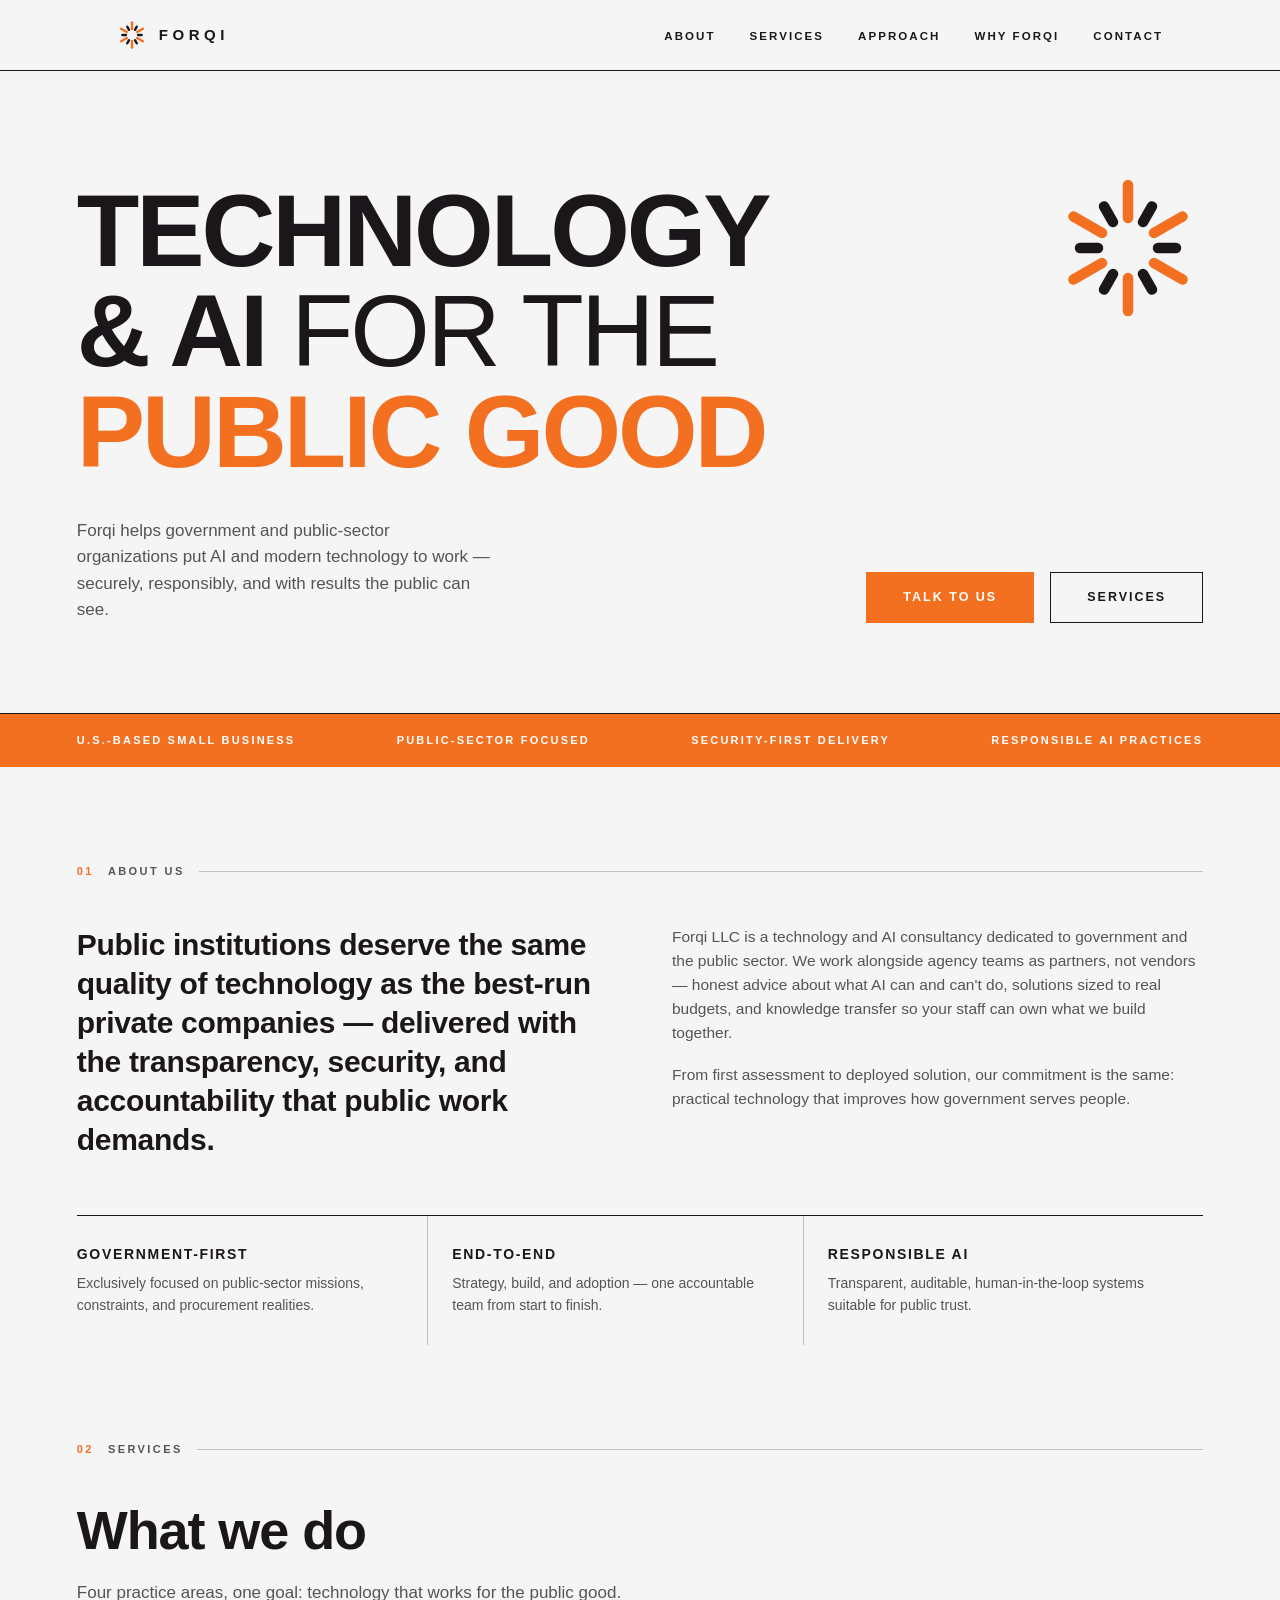
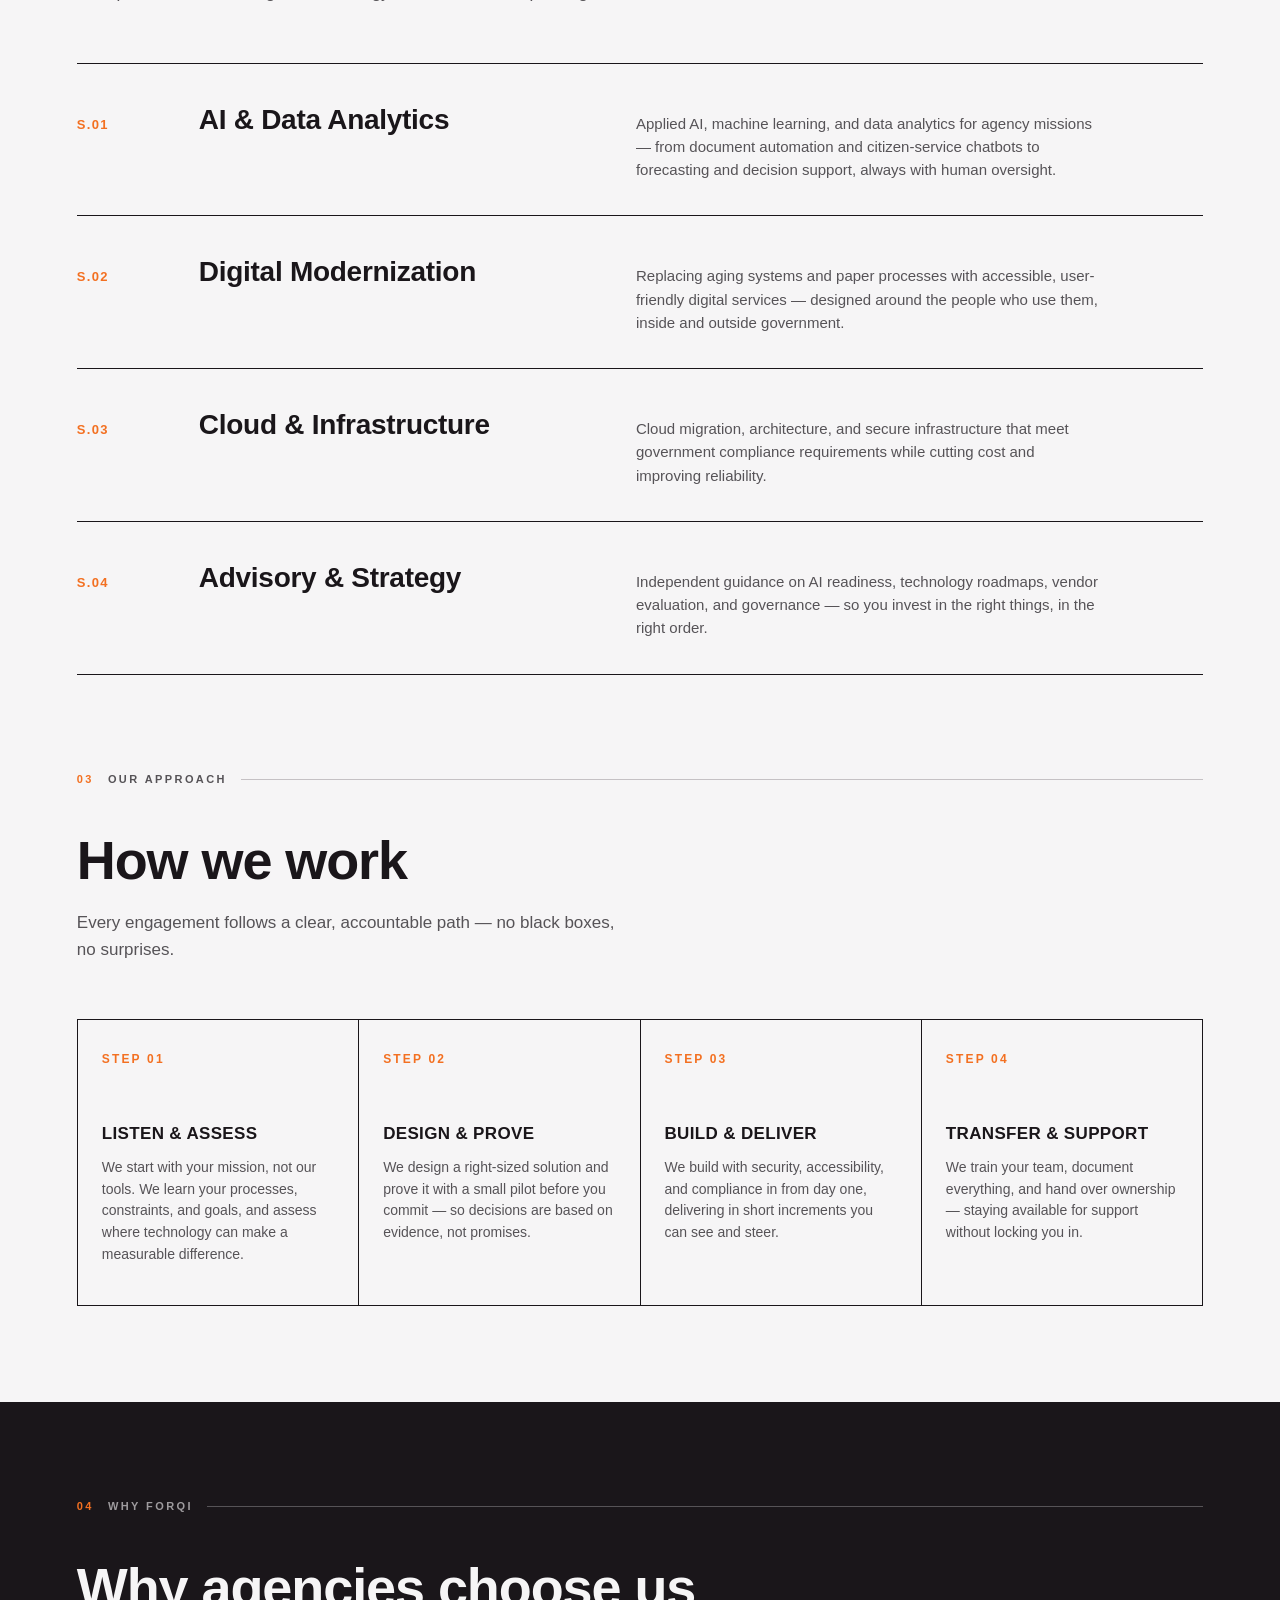
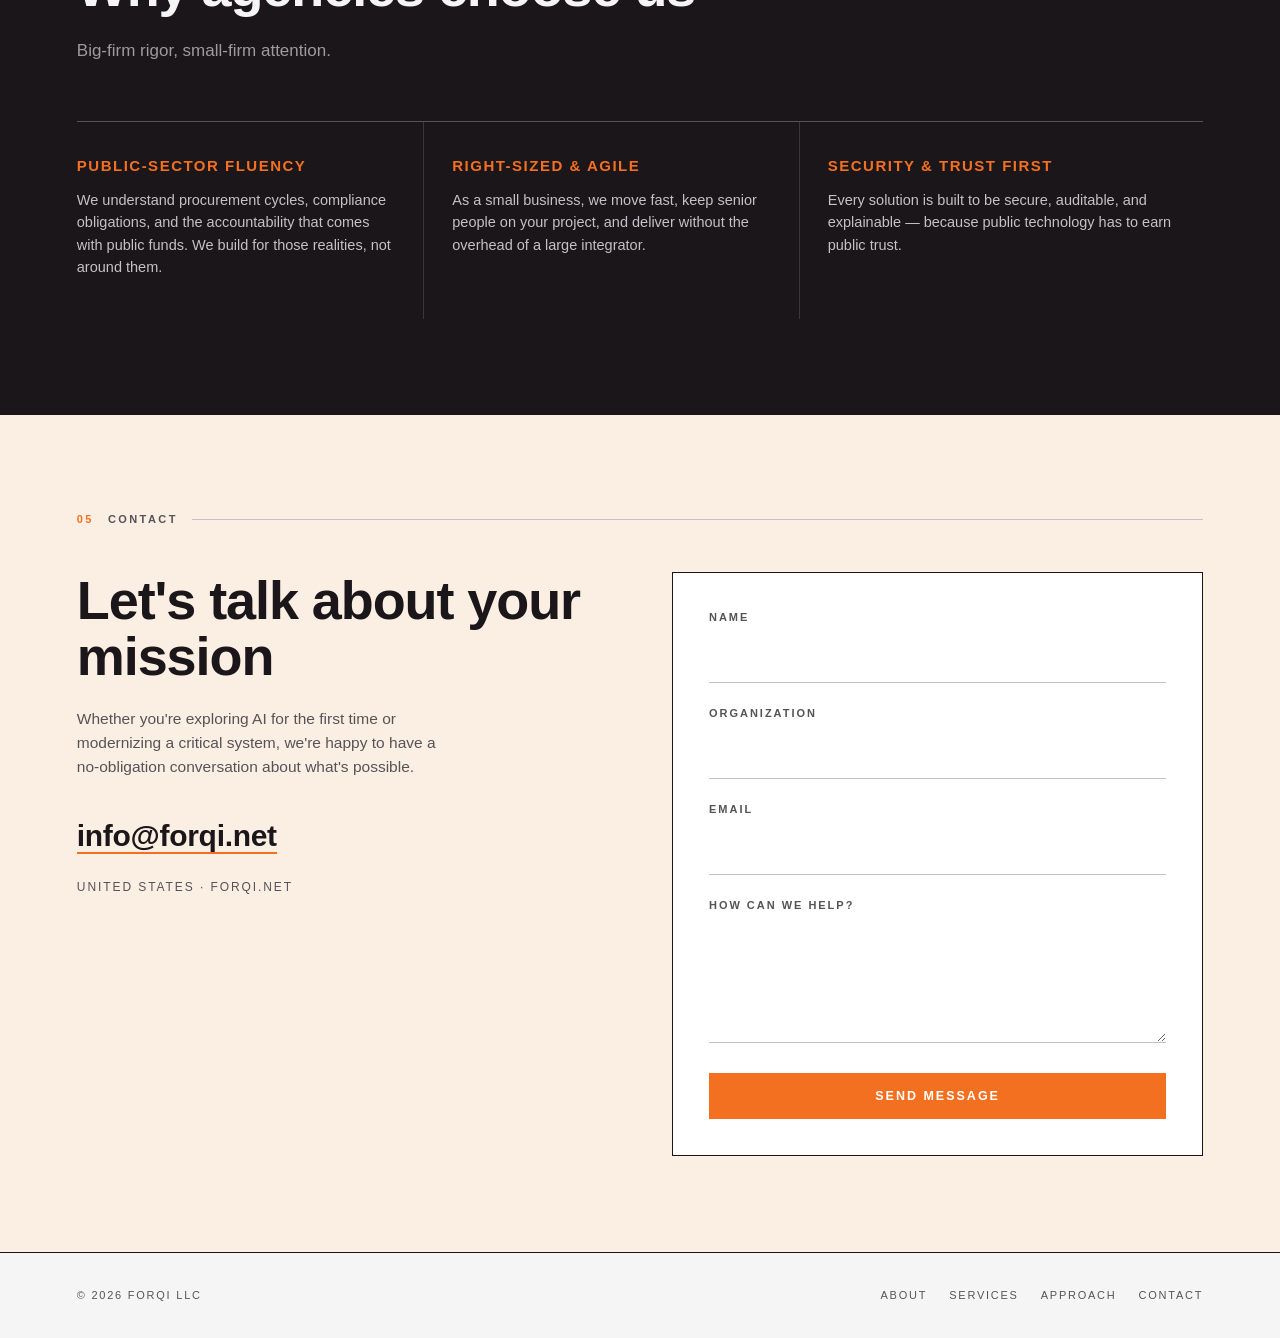
==== index.html @ 22f2e53a "Initial commit: Forqi LLC website (single-page static site, spec, Spark logo)" ====
<!DOCTYPE html>
<html lang="en">
<head>
<meta charset="UTF-8">
<meta name="viewport" content="width=device-width, initial-scale=1.0">
<title>Forqi LLC — Technology &amp; AI Services for Government</title>
<meta name="description" content="Forqi LLC helps government and public-sector organizations modernize with practical, secure AI and technology solutions — from strategy to delivery.">
<meta property="og:title" content="Forqi LLC — Technology &amp; AI Services for Government">
<meta property="og:description" content="Practical, secure AI and technology consulting for government and the public sector.">
<meta property="og:type" content="website">
<meta property="og:url" content="https://forqi.net">
<link rel="icon" type="image/svg+xml" href="data:image/svg+xml,%3Csvg xmlns='http://www.w3.org/2000/svg' viewBox='0 0 100 100'%3E%3Cg stroke='%23F37021' stroke-width='7' stroke-linecap='round'%3E%3Cline x1='50' y1='8' x2='50' y2='30'/%3E%3Cline x1='50' y1='8' x2='50' y2='30' transform='rotate(60 50 50)'/%3E%3Cline x1='50' y1='8' x2='50' y2='30' transform='rotate(120 50 50)'/%3E%3Cline x1='50' y1='8' x2='50' y2='30' transform='rotate(180 50 50)'/%3E%3Cline x1='50' y1='8' x2='50' y2='30' transform='rotate(240 50 50)'/%3E%3Cline x1='50' y1='8' x2='50' y2='30' transform='rotate(300 50 50)'/%3E%3C/g%3E%3Cg stroke='%231A161A' stroke-width='7' stroke-linecap='round'%3E%3Cline x1='50' y1='18' x2='50' y2='30' transform='rotate(30 50 50)'/%3E%3Cline x1='50' y1='18' x2='50' y2='30' transform='rotate(90 50 50)'/%3E%3Cline x1='50' y1='18' x2='50' y2='30' transform='rotate(150 50 50)'/%3E%3Cline x1='50' y1='18' x2='50' y2='30' transform='rotate(210 50 50)'/%3E%3Cline x1='50' y1='18' x2='50' y2='30' transform='rotate(270 50 50)'/%3E%3Cline x1='50' y1='18' x2='50' y2='30' transform='rotate(330 50 50)'/%3E%3C/g%3E%3C/svg%3E">
<script type="application/ld+json">
{
  "@context": "https://schema.org",
  "@type": "Organization",
  "name": "Forqi LLC",
  "url": "https://forqi.net",
  "description": "Technology and AI services and consulting for government and the public sector."
}
</script>
<style>
  :root{
    --paper:#F6F5F6; --ink:#1A161A; --ink-soft:#565357; --ink-faint:#9E9B9E;
    --rule:#1A161A; --rule-lt:#C5C1C4; --accent:#F37021; --tint:#FBEEE3;
  }
  *{margin:0;padding:0;box-sizing:border-box;}
  html{scroll-behavior:smooth;}
  body{font-family:"Helvetica Neue",Helvetica,Arial,sans-serif;background:var(--paper);
       color:var(--ink);line-height:1.55;-webkit-font-smoothing:antialiased;}
  ::selection{background:var(--accent);color:#fff;}
  a{color:inherit;}
  section{padding:96px 6%;scroll-margin-top:76px;}
  .wrap{max-width:1200px;margin:0 auto;}
  .label{font-size:11px;font-weight:600;letter-spacing:.22em;text-transform:uppercase;
         color:var(--ink-soft);display:flex;align-items:baseline;gap:14px;margin-bottom:44px;}
  .label .idx{color:var(--accent);}
  .label::after{content:"";flex:1;height:1px;background:var(--rule-lt);align-self:center;}
  h2{font-size:clamp(30px,4.5vw,54px);font-weight:700;letter-spacing:-.02em;
     line-height:1.05;margin-bottom:22px;}
  .lead{font-size:17px;color:var(--ink-soft);max-width:58ch;margin-bottom:56px;}
  .btn{display:inline-block;padding:15px 36px;font-size:12.5px;font-weight:600;
       letter-spacing:.16em;text-transform:uppercase;text-decoration:none;
       border:1px solid var(--ink);transition:background .15s,color .15s;}
  .btn:hover{background:var(--accent);border-color:var(--accent);color:#fff;}
  .btn.solid{background:var(--accent);border-color:var(--accent);color:#fff;}
  .btn.solid:hover{background:var(--ink);border-color:var(--ink);color:var(--paper);}

  /* Header */
  header{position:sticky;top:0;background:var(--paper);border-bottom:1px solid var(--rule);z-index:50;}
  .nav{max-width:1200px;margin:0 auto;display:flex;align-items:center;
       justify-content:space-between;padding:20px 6%;}
  .logo{display:flex;align-items:center;gap:12px;font-size:15px;font-weight:800;
        letter-spacing:.3em;text-transform:uppercase;text-decoration:none;}
  .logo svg{width:30px;height:30px;display:block;}
  .links{display:flex;gap:34px;list-style:none;}
  .links a{font-size:11.5px;font-weight:600;letter-spacing:.18em;text-transform:uppercase;
           text-decoration:none;padding-bottom:3px;border-bottom:1px solid transparent;}
  .links a:hover{border-bottom-color:var(--ink);}
  .burger{display:none;font-size:22px;background:none;border:none;cursor:pointer;color:var(--ink);}
  .mobile-menu{display:none;flex-direction:column;list-style:none;background:var(--paper);
               border-bottom:1px solid var(--rule);}
  .mobile-menu a{display:block;padding:16px 6%;text-decoration:none;font-size:12px;
                 font-weight:600;letter-spacing:.18em;text-transform:uppercase;
                 border-top:1px solid var(--rule-lt);}
  .mobile-menu.open{display:flex;}

  /* Hero */
  .hero{padding:110px 6% 90px;border-bottom:1px solid var(--rule);}
  .hero .wrap{max-width:1200px;position:relative;}
  .hero h1 .hl{color:var(--accent);}
  .hero-spark{position:absolute;right:0;top:-8px;width:150px;height:150px;}
  @media(max-width:900px){.hero-spark{display:none;}}
  .hero h1{font-size:clamp(42px,8vw,104px);font-weight:800;letter-spacing:-.03em;
           line-height:.98;text-transform:uppercase;margin-bottom:36px;}
  .hero h1 .thin{font-weight:300;}
  .hero-sub{display:grid;grid-template-columns:1fr 1fr;gap:48px;align-items:end;}
  .hero-sub p{font-size:17px;color:var(--ink-soft);max-width:44ch;}
  .hero-cta{display:flex;gap:16px;flex-wrap:wrap;justify-content:flex-end;}

  /* Marquee-ish strip */
  .strip{background:var(--accent);padding:18px 6%;overflow:hidden;}
  .strip .wrap{display:flex;gap:40px;flex-wrap:wrap;justify-content:space-between;}
  .strip span{font-size:11px;font-weight:600;letter-spacing:.2em;text-transform:uppercase;
              color:#fff;white-space:nowrap;}

  /* About */
  .about-grid{display:grid;grid-template-columns:1fr 1fr;gap:64px;}
  .about-grid .big{font-size:clamp(22px,2.6vw,30px);font-weight:600;letter-spacing:-.01em;
                   line-height:1.3;}
  .about-copy p{color:var(--ink-soft);margin-bottom:18px;font-size:15.5px;}
  .facts{margin-top:56px;display:grid;grid-template-columns:repeat(3,1fr);border-top:1px solid var(--rule);}
  .fact{padding:28px 24px 28px 0;border-right:1px solid var(--rule-lt);margin-right:24px;}
  .fact:last-child{border-right:none;margin-right:0;}
  .fact h3{font-size:14px;font-weight:700;letter-spacing:.12em;text-transform:uppercase;margin-bottom:8px;}
  .fact p{font-size:14px;color:var(--ink-soft);}

  /* Services — editorial list rows */
  .svc{border-top:1px solid var(--rule);}
  .svc-row{display:grid;grid-template-columns:90px 1fr 1.4fr;gap:32px;align-items:baseline;
           padding:34px 0;border-bottom:1px solid var(--rule);}
  .svc-row .no{font-size:13px;font-weight:600;color:var(--accent);letter-spacing:.1em;}
  .svc-row h3{font-size:clamp(20px,2.4vw,28px);font-weight:700;letter-spacing:-.01em;}
  .svc-row p{font-size:15px;color:var(--ink-soft);max-width:56ch;}

  /* Approach */
  .steps{display:grid;grid-template-columns:repeat(4,1fr);border-top:1px solid var(--rule);
         border-left:1px solid var(--rule);}
  .step{border-right:1px solid var(--rule);border-bottom:1px solid var(--rule);padding:30px 24px 40px;}
  .step .num{font-size:12px;font-weight:600;letter-spacing:.18em;color:var(--accent);margin-bottom:52px;}
  .step h3{font-size:17px;font-weight:700;letter-spacing:.02em;text-transform:uppercase;margin-bottom:10px;}
  .step p{font-size:14px;color:var(--ink-soft);}

  /* Why — dark band */
  .dark{background:var(--ink);color:var(--paper);}
  .dark .label{color:var(--ink-faint);}
  .dark .label::after{background:#565357;}
  .why-grid{display:grid;grid-template-columns:repeat(3,1fr);gap:0;border-top:1px solid #565357;}
  .why{padding:32px 28px 40px 0;border-right:1px solid #3a363a;margin-right:28px;}
  .why:last-child{border-right:none;margin-right:0;}
  .why h3{font-size:15px;font-weight:700;letter-spacing:.1em;text-transform:uppercase;
          margin-bottom:12px;color:var(--accent);}
  .why p{font-size:14.5px;color:#C5C1C4;}

  /* Contact */
  .contact-grid{display:grid;grid-template-columns:1fr 1fr;gap:64px;align-items:start;}
  .contact-info p{color:var(--ink-soft);margin-bottom:34px;max-width:42ch;font-size:15.5px;}
  .contact-big a{font-size:clamp(20px,2.6vw,30px);font-weight:700;letter-spacing:-.01em;
                 text-decoration:none;border-bottom:2px solid var(--accent);}
  .contact-big{margin-bottom:18px;}
  .contact-meta{font-size:12px;letter-spacing:.16em;text-transform:uppercase;color:var(--ink-soft);}
  form{border:1px solid var(--rule);padding:36px;background:#fff;}
  .field{margin-bottom:22px;}
  .field label{display:block;font-size:11px;font-weight:600;letter-spacing:.18em;
               text-transform:uppercase;color:var(--ink-soft);margin-bottom:8px;}
  .field input,.field textarea{width:100%;padding:12px 0;border:none;
        border-bottom:1px solid var(--rule-lt);font:inherit;font-size:15.5px;
        background:transparent;border-radius:0;}
  .field input:focus,.field textarea:focus{outline:none;border-bottom-color:var(--ink);}
  form .btn{border:1px solid var(--accent);background:var(--accent);color:#fff;
            width:100%;text-align:center;cursor:pointer;}
  form .btn:hover{background:var(--ink);border-color:var(--ink);color:var(--paper);}

  footer{border-top:1px solid var(--rule);padding:34px 6%;}
  .foot{max-width:1200px;margin:0 auto;display:flex;justify-content:space-between;
        flex-wrap:wrap;gap:14px;font-size:11px;letter-spacing:.16em;text-transform:uppercase;
        color:var(--ink-soft);align-items:center;}
  .foot a{text-decoration:none;margin-left:22px;}
  .foot a:hover{color:var(--ink);}

  @media (max-width:900px){
    .steps{grid-template-columns:repeat(2,1fr);}
    .about-grid,.hero-sub{grid-template-columns:1fr;}
    .hero-cta{justify-content:flex-start;}
    .why-grid{grid-template-columns:1fr;}
    .why{border-right:none;margin-right:0;border-bottom:1px solid #3a363a;}
    .why:last-child{border-bottom:none;}
    .facts{grid-template-columns:1fr;}
    .fact{border-right:none;margin-right:0;border-bottom:1px solid var(--rule-lt);}
    .fact:last-child{border-bottom:none;}
    .svc-row{grid-template-columns:60px 1fr;}
    .svc-row p{grid-column:2;}
  }
  @media (max-width:640px){
    .links{display:none;}
    .burger{display:block;}
    section{padding:64px 6%;}
    .hero{padding:72px 6% 56px;}
    .steps,.contact-grid{grid-template-columns:1fr;}
  }
</style>
</head>
<body>

<header>
  <nav class="nav" aria-label="Main">
    <a class="logo" href="#top" aria-label="Forqi home">
      <svg viewBox="0 0 100 100" xmlns="http://www.w3.org/2000/svg" aria-hidden="true">
        <g stroke="#F37021" stroke-width="8" stroke-linecap="round">
          <line x1="50" y1="8" x2="50" y2="30"/>
          <line x1="50" y1="8" x2="50" y2="30" transform="rotate(60 50 50)"/>
          <line x1="50" y1="8" x2="50" y2="30" transform="rotate(120 50 50)"/>
          <line x1="50" y1="8" x2="50" y2="30" transform="rotate(180 50 50)"/>
          <line x1="50" y1="8" x2="50" y2="30" transform="rotate(240 50 50)"/>
          <line x1="50" y1="8" x2="50" y2="30" transform="rotate(300 50 50)"/>
        </g>
        <g stroke="#1A161A" stroke-width="8" stroke-linecap="round">
          <line x1="50" y1="18" x2="50" y2="30" transform="rotate(30 50 50)"/>
          <line x1="50" y1="18" x2="50" y2="30" transform="rotate(90 50 50)"/>
          <line x1="50" y1="18" x2="50" y2="30" transform="rotate(150 50 50)"/>
          <line x1="50" y1="18" x2="50" y2="30" transform="rotate(210 50 50)"/>
          <line x1="50" y1="18" x2="50" y2="30" transform="rotate(270 50 50)"/>
          <line x1="50" y1="18" x2="50" y2="30" transform="rotate(330 50 50)"/>
        </g>
      </svg>
      Forqi</a>
    <ul class="links">
      <li><a href="#about">About</a></li>
      <li><a href="#services">Services</a></li>
      <li><a href="#approach">Approach</a></li>
      <li><a href="#why">Why Forqi</a></li>
      <li><a href="#contact">Contact</a></li>
    </ul>
    <button class="burger" aria-label="Open menu" aria-expanded="false"
            onclick="const m=document.getElementById('mm');m.classList.toggle('open');this.setAttribute('aria-expanded',m.classList.contains('open'));">☰</button>
  </nav>
  <ul class="mobile-menu" id="mm">
    <li><a href="#about" onclick="mm.classList.remove('open')">About</a></li>
    <li><a href="#services" onclick="mm.classList.remove('open')">Services</a></li>
    <li><a href="#approach" onclick="mm.classList.remove('open')">Approach</a></li>
    <li><a href="#why" onclick="mm.classList.remove('open')">Why Forqi</a></li>
    <li><a href="#contact" onclick="mm.classList.remove('open')">Contact</a></li>
  </ul>
</header>

<div class="hero" id="top">
  <div class="wrap">
    <svg class="hero-spark" viewBox="0 0 100 100" xmlns="http://www.w3.org/2000/svg" aria-hidden="true">
      <g stroke="#F37021" stroke-width="7" stroke-linecap="round">
        <line x1="50" y1="8" x2="50" y2="30"/>
        <line x1="50" y1="8" x2="50" y2="30" transform="rotate(60 50 50)"/>
        <line x1="50" y1="8" x2="50" y2="30" transform="rotate(120 50 50)"/>
        <line x1="50" y1="8" x2="50" y2="30" transform="rotate(180 50 50)"/>
        <line x1="50" y1="8" x2="50" y2="30" transform="rotate(240 50 50)"/>
        <line x1="50" y1="8" x2="50" y2="30" transform="rotate(300 50 50)"/>
      </g>
      <g stroke="#1A161A" stroke-width="7" stroke-linecap="round">
        <line x1="50" y1="18" x2="50" y2="30" transform="rotate(30 50 50)"/>
        <line x1="50" y1="18" x2="50" y2="30" transform="rotate(90 50 50)"/>
        <line x1="50" y1="18" x2="50" y2="30" transform="rotate(150 50 50)"/>
        <line x1="50" y1="18" x2="50" y2="30" transform="rotate(210 50 50)"/>
        <line x1="50" y1="18" x2="50" y2="30" transform="rotate(270 50 50)"/>
        <line x1="50" y1="18" x2="50" y2="30" transform="rotate(330 50 50)"/>
      </g>
    </svg>
    <h1>Technology<br>&amp; AI <span class="thin">for the</span><br><span class="hl">Public Good</span></h1>
    <div class="hero-sub">
      <p>Forqi helps government and public-sector organizations put AI and modern technology to work — securely, responsibly, and with results the public can see.</p>
      <div class="hero-cta">
        <a class="btn solid" href="#contact">Talk to Us</a>
        <a class="btn" href="#services">Services</a>
      </div>
    </div>
  </div>
</div>

<div class="strip" role="note" aria-label="Credentials">
  <div class="wrap">
    <span>U.S.-Based Small Business</span>
    <span>Public-Sector Focused</span>
    <span>Security-First Delivery</span>
    <span>Responsible AI Practices</span>
  </div>
</div>

<section id="about">
  <div class="wrap">
    <div class="label"><span class="idx">01</span> About Us</div>
    <div class="about-grid">
      <p class="big">Public institutions deserve the same quality of technology as the best-run private companies — delivered with the transparency, security, and accountability that public work demands.</p>
      <div class="about-copy">
        <p>Forqi LLC is a technology and AI consultancy dedicated to government and the public sector. We work alongside agency teams as partners, not vendors — honest advice about what AI can and can't do, solutions sized to real budgets, and knowledge transfer so your staff can own what we build together.</p>
        <p>From first assessment to deployed solution, our commitment is the same: practical technology that improves how government serves people.</p>
      </div>
    </div>
    <div class="facts">
      <div class="fact"><h3>Government-First</h3><p>Exclusively focused on public-sector missions, constraints, and procurement realities.</p></div>
      <div class="fact"><h3>End-to-End</h3><p>Strategy, build, and adoption — one accountable team from start to finish.</p></div>
      <div class="fact"><h3>Responsible AI</h3><p>Transparent, auditable, human-in-the-loop systems suitable for public trust.</p></div>
    </div>
  </div>
</section>

<section id="services" style="padding-top:0;">
  <div class="wrap">
    <div class="label"><span class="idx">02</span> Services</div>
    <h2>What we do</h2>
    <p class="lead">Four practice areas, one goal: technology that works for the public good.</p>
    <div class="svc">
      <div class="svc-row">
        <span class="no">S.01</span>
        <h3>AI &amp; Data Analytics</h3>
        <p>Applied AI, machine learning, and data analytics for agency missions — from document automation and citizen-service chatbots to forecasting and decision support, always with human oversight.</p>
      </div>
      <div class="svc-row">
        <span class="no">S.02</span>
        <h3>Digital Modernization</h3>
        <p>Replacing aging systems and paper processes with accessible, user-friendly digital services — designed around the people who use them, inside and outside government.</p>
      </div>
      <div class="svc-row">
        <span class="no">S.03</span>
        <h3>Cloud &amp; Infrastructure</h3>
        <p>Cloud migration, architecture, and secure infrastructure that meet government compliance requirements while cutting cost and improving reliability.</p>
      </div>
      <div class="svc-row">
        <span class="no">S.04</span>
        <h3>Advisory &amp; Strategy</h3>
        <p>Independent guidance on AI readiness, technology roadmaps, vendor evaluation, and governance — so you invest in the right things, in the right order.</p>
      </div>
    </div>
  </div>
</section>

<section id="approach" style="padding-top:0;">
  <div class="wrap">
    <div class="label"><span class="idx">03</span> Our Approach</div>
    <h2>How we work</h2>
    <p class="lead">Every engagement follows a clear, accountable path — no black boxes, no surprises.</p>
    <div class="steps">
      <div class="step">
        <div class="num">STEP 01</div>
        <h3>Listen &amp; Assess</h3>
        <p>We start with your mission, not our tools. We learn your processes, constraints, and goals, and assess where technology can make a measurable difference.</p>
      </div>
      <div class="step">
        <div class="num">STEP 02</div>
        <h3>Design &amp; Prove</h3>
        <p>We design a right-sized solution and prove it with a small pilot before you commit — so decisions are based on evidence, not promises.</p>
      </div>
      <div class="step">
        <div class="num">STEP 03</div>
        <h3>Build &amp; Deliver</h3>
        <p>We build with security, accessibility, and compliance in from day one, delivering in short increments you can see and steer.</p>
      </div>
      <div class="step">
        <div class="num">STEP 04</div>
        <h3>Transfer &amp; Support</h3>
        <p>We train your team, document everything, and hand over ownership — staying available for support without locking you in.</p>
      </div>
    </div>
  </div>
</section>

<section id="why" class="dark">
  <div class="wrap">
    <div class="label"><span class="idx">04</span> Why Forqi</div>
    <h2>Why agencies choose us</h2>
    <p class="lead" style="color:#9E9B9E;">Big-firm rigor, small-firm attention.</p>
    <div class="why-grid">
      <div class="why">
        <h3>Public-Sector Fluency</h3>
        <p>We understand procurement cycles, compliance obligations, and the accountability that comes with public funds. We build for those realities, not around them.</p>
      </div>
      <div class="why">
        <h3>Right-Sized &amp; Agile</h3>
        <p>As a small business, we move fast, keep senior people on your project, and deliver without the overhead of a large integrator.</p>
      </div>
      <div class="why">
        <h3>Security &amp; Trust First</h3>
        <p>Every solution is built to be secure, auditable, and explainable — because public technology has to earn public trust.</p>
      </div>
    </div>
  </div>
</section>

<section id="contact" style="background:var(--tint);">
  <div class="wrap">
    <div class="label"><span class="idx">05</span> Contact</div>
    <div class="contact-grid">
      <div class="contact-info">
        <h2>Let's talk about your mission</h2>
        <p>Whether you're exploring AI for the first time or modernizing a critical system, we're happy to have a no-obligation conversation about what's possible.</p>
        <div class="contact-big"><a href="mailto:info@forqi.net">info@forqi.net</a></div>
        <div class="contact-meta">United States · forqi.net</div>
      </div>
      <form action="mailto:info@forqi.net" method="post" enctype="text/plain">
        <div class="field">
          <label for="f-name">Name</label>
          <input id="f-name" name="name" type="text" autocomplete="name" required>
        </div>
        <div class="field">
          <label for="f-org">Organization</label>
          <input id="f-org" name="organization" type="text" autocomplete="organization">
        </div>
        <div class="field">
          <label for="f-email">Email</label>
          <input id="f-email" name="email" type="email" autocomplete="email" required>
        </div>
        <div class="field">
          <label for="f-msg">How can we help?</label>
          <textarea id="f-msg" name="message" rows="4" required></textarea>
        </div>
        <button class="btn" type="submit">Send Message</button>
      </form>
    </div>
  </div>
</section>

<footer>
  <div class="foot">
    <span>© 2026 Forqi LLC</span>
    <span>
      <a href="#about">About</a><a href="#services">Services</a><a href="#approach">Approach</a><a href="#contact">Contact</a>
    </span>
  </div>
</footer>

</body>
</html>
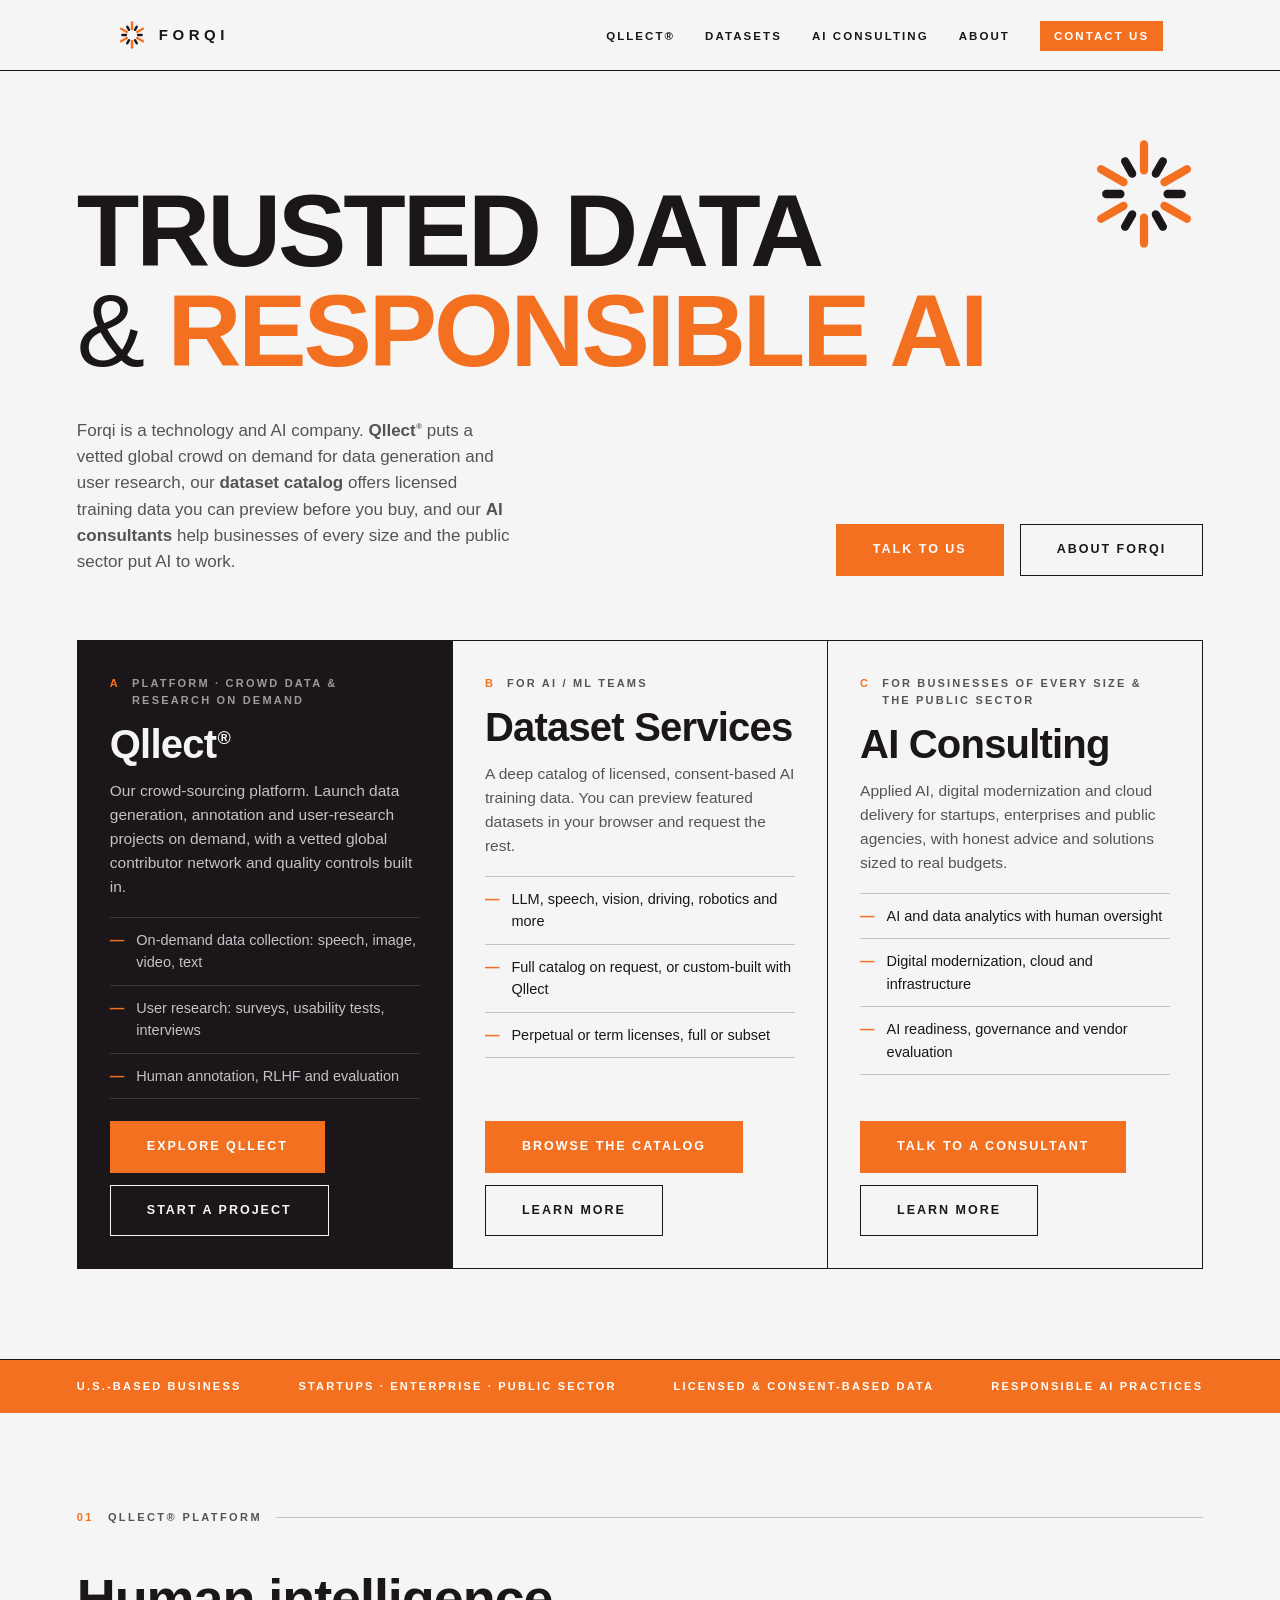
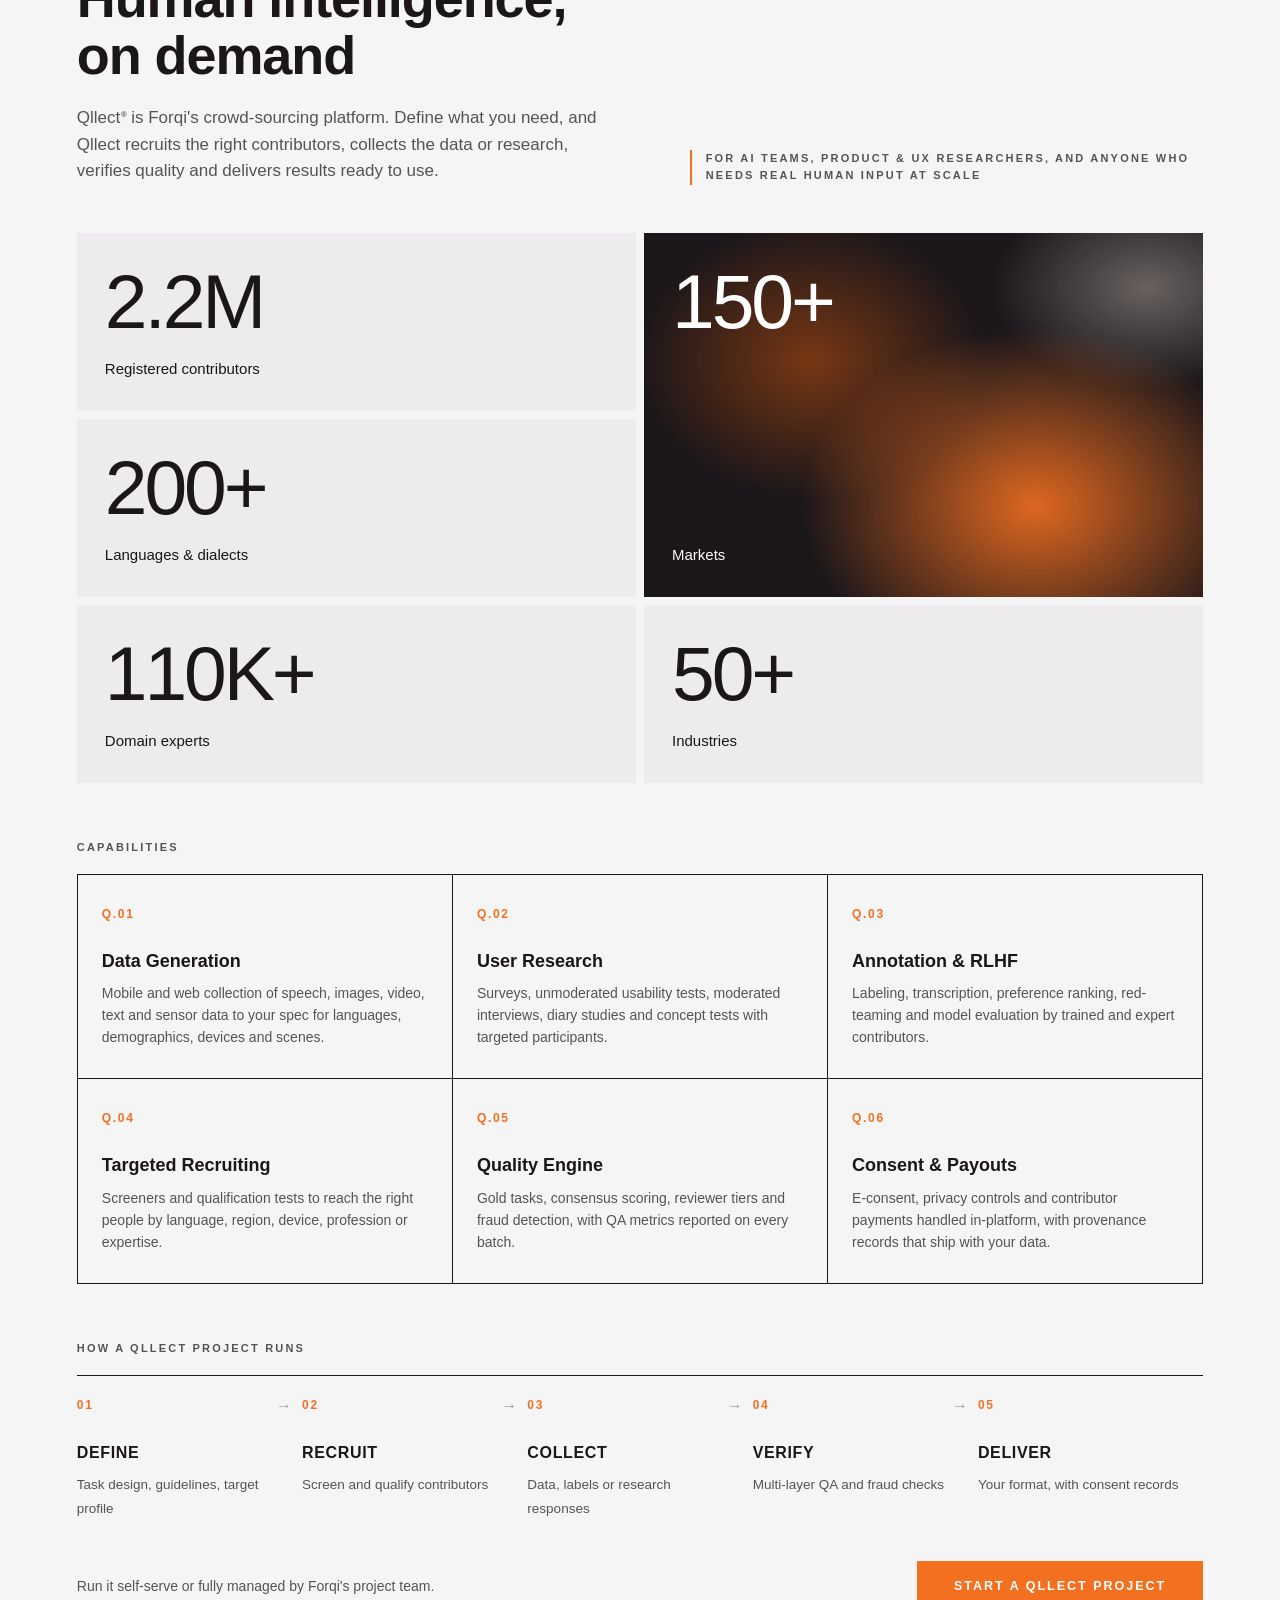
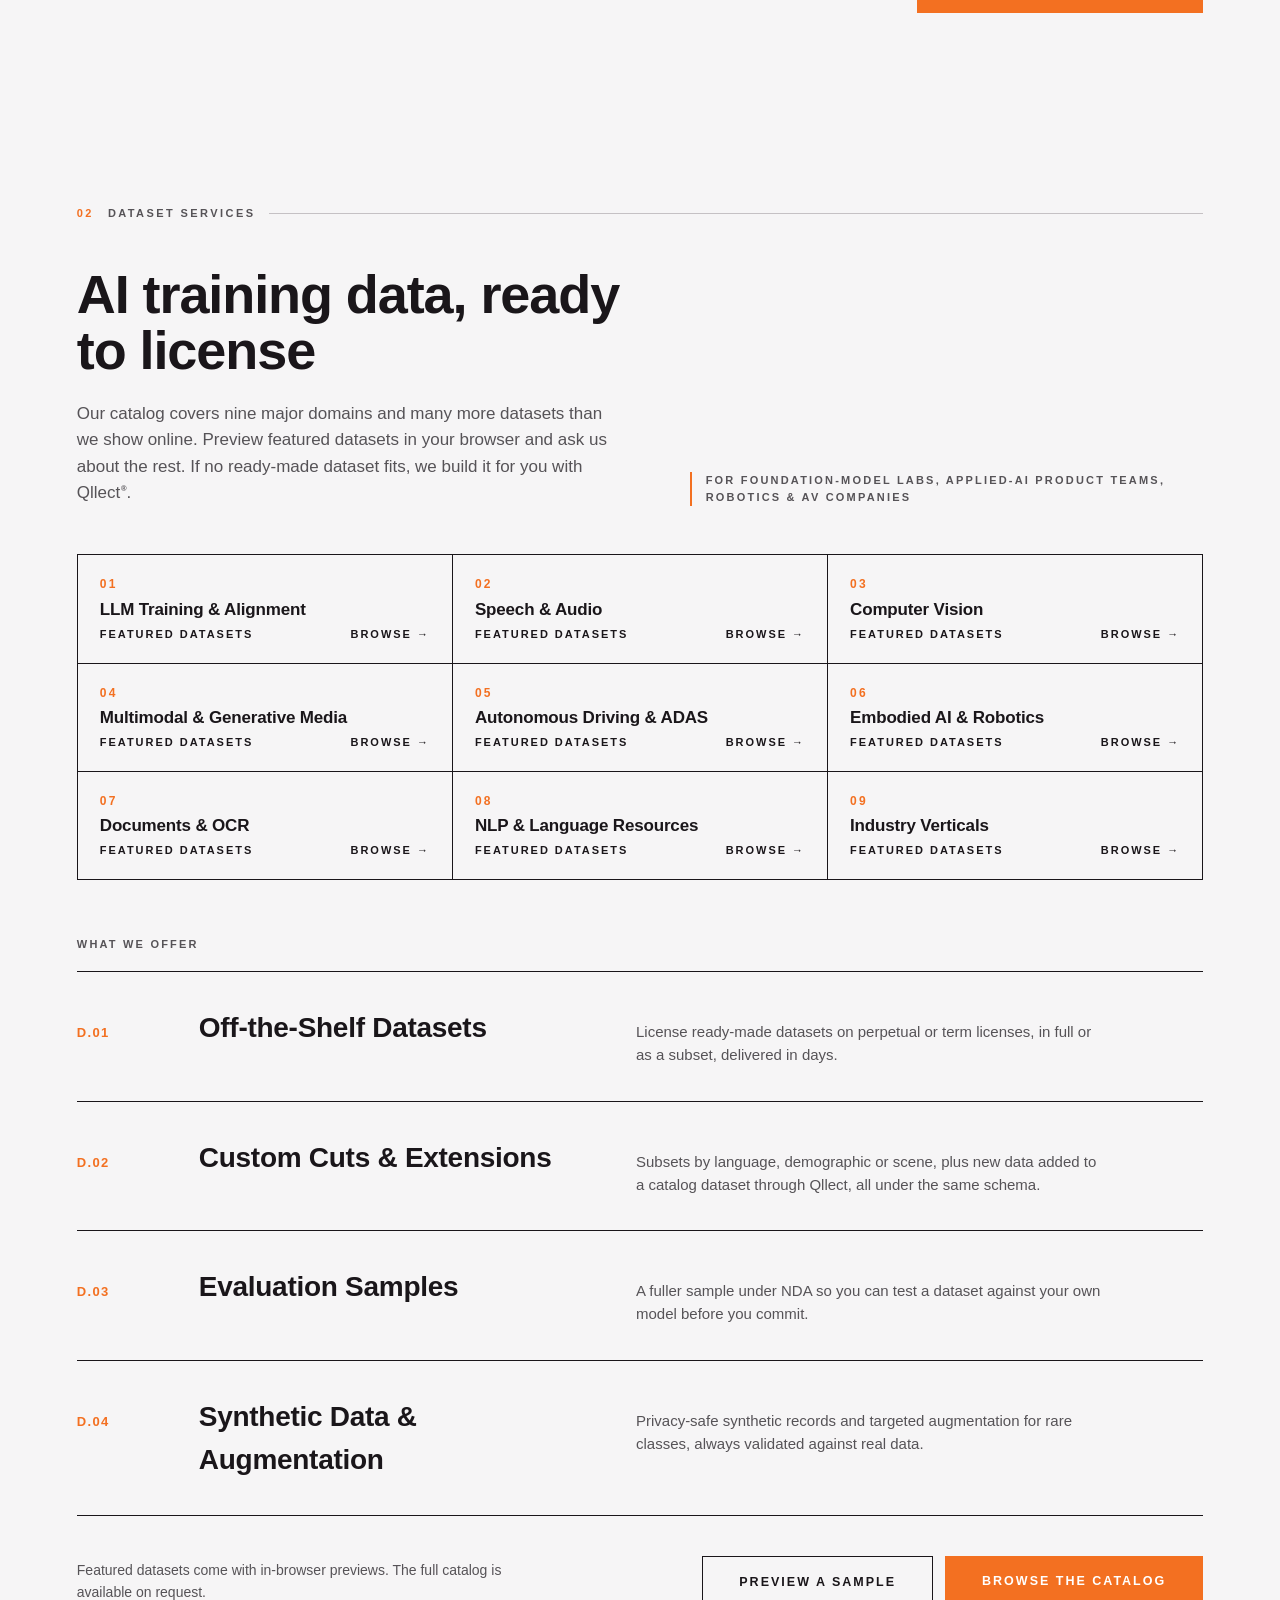
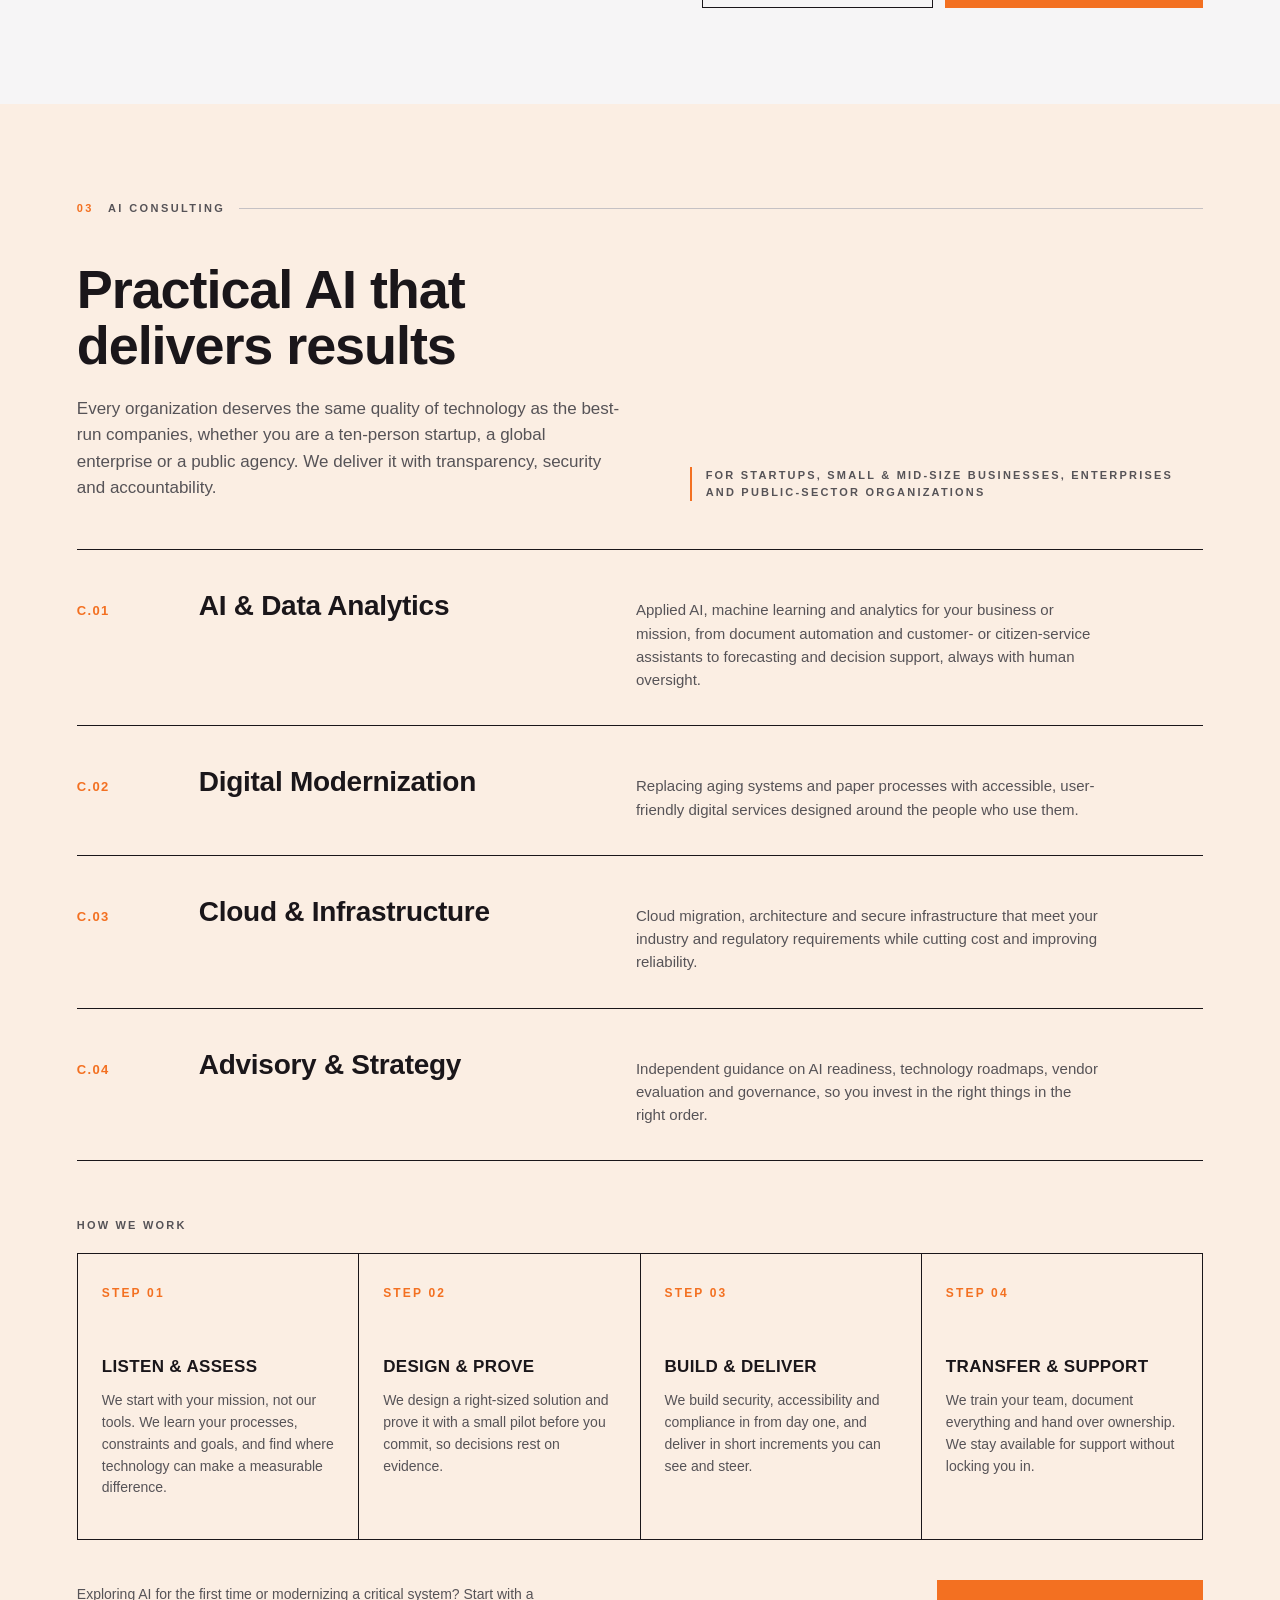
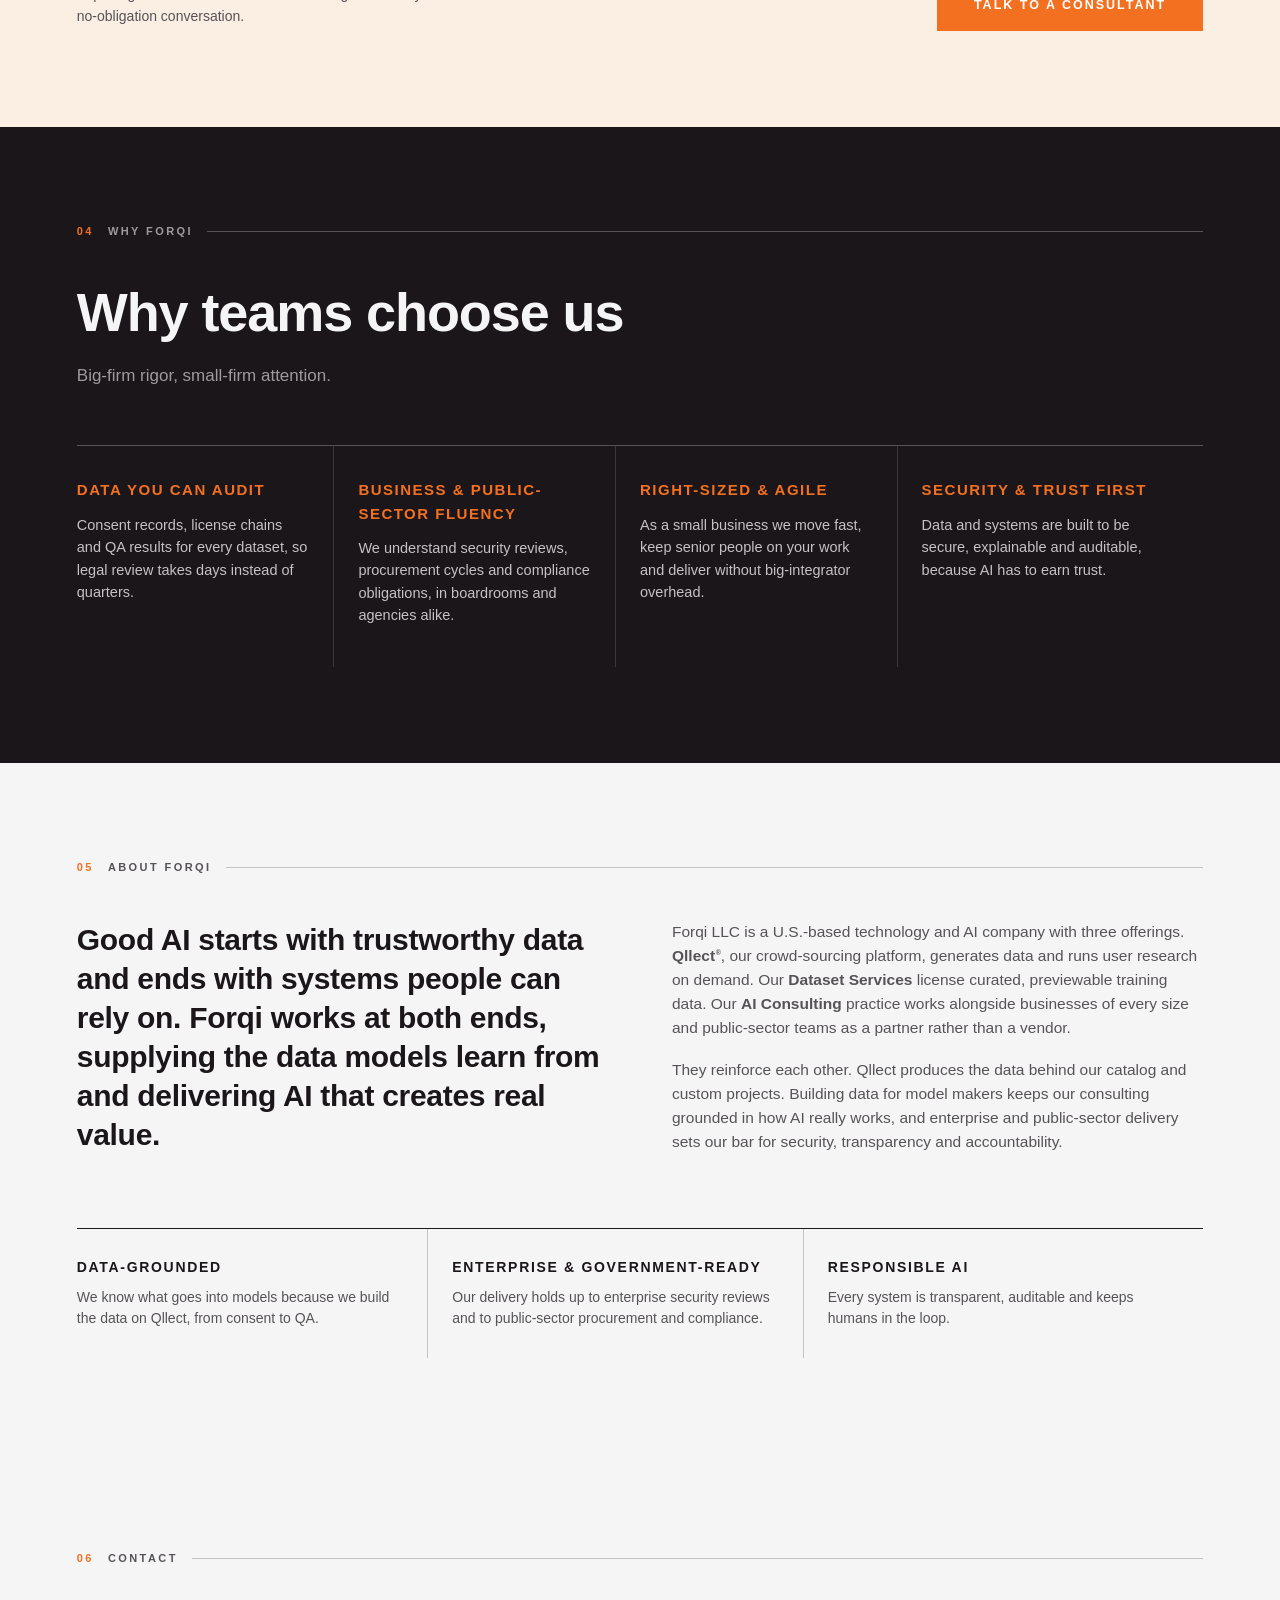
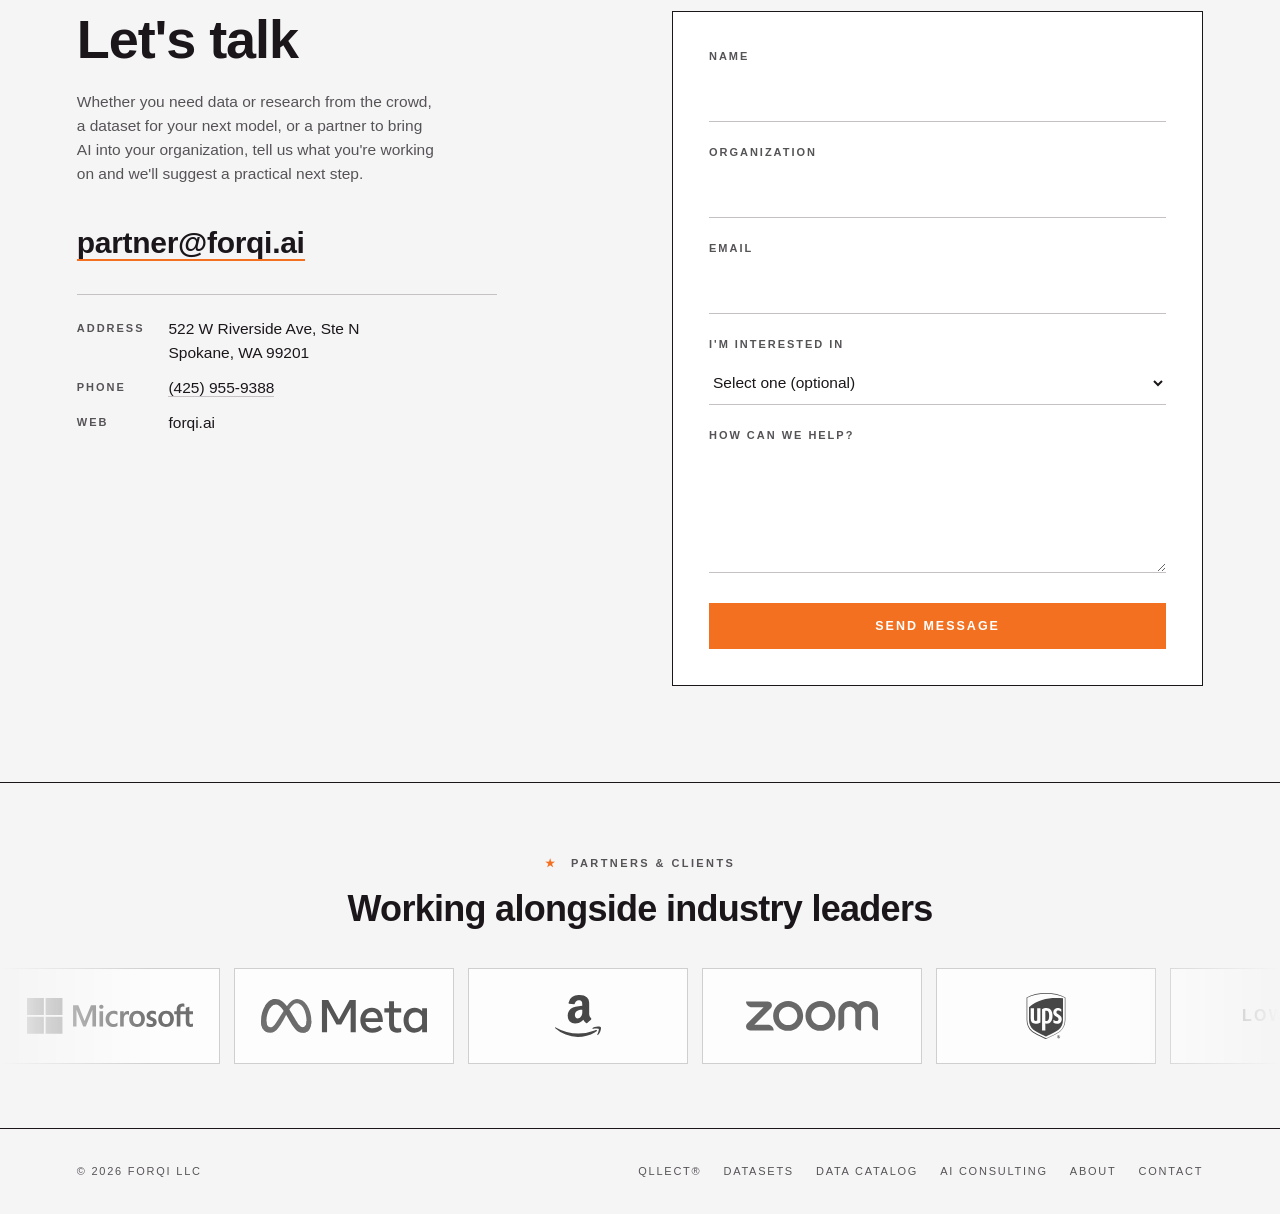
==== commit c5832351: "Relaunch site: Qllect, dataset catalog and AI consulting (forqi.ai) - New homepage with three offeri" ====
--- a/index.html
+++ b/index.html
@@ -1,174 +1,54 @@
 <!DOCTYPE html>
 <html lang="en">
 <head>
+<!-- Google tag (gtag.js): loads ONLY on production hosts, so localhost, file:// and
+     preview deploys are never counted. Add hosts to GA_HOSTS if the site moves. -->
+<script>
+  (function () {
+    var GA_ID = 'G-6EF2BJPP9G';
+    var GA_HOSTS = /(^|\.)forqi\.(ai|net)$/i;
+    window.dataLayer = window.dataLayer || [];
+    if (!GA_HOSTS.test(location.hostname)) {
+      window.gtag = function () { if (window.console && console.debug) console.debug('[analytics off on ' + (location.hostname || 'file') + ']', arguments); };
+      return;
+    }
+    window.gtag = function () { dataLayer.push(arguments); };
+    gtag('js', new Date());
+    gtag('config', GA_ID);
+    var s = document.createElement('script');
+    s.async = true; s.src = 'https://www.googletagmanager.com/gtag/js?id=' + GA_ID;
+    document.head.appendChild(s);
+  })();
+</script>
 <meta charset="UTF-8">
 <meta name="viewport" content="width=device-width, initial-scale=1.0">
-<title>Forqi LLC — Technology &amp; AI Services for Government</title>
-<meta name="description" content="Forqi LLC helps government and public-sector organizations modernize with practical, secure AI and technology solutions — from strategy to delivery.">
-<meta property="og:title" content="Forqi LLC — Technology &amp; AI Services for Government">
-<meta property="og:description" content="Practical, secure AI and technology consulting for government and the public sector.">
+<title>Forqi LLC — Qllect® Crowd Data Platform, AI Datasets &amp; AI Consulting</title>
+<meta name="description" content="Forqi LLC: Qllect®, a crowd-sourcing platform for on-demand data generation and user research; a catalog of licensed, previewable AI training datasets; and AI consulting for businesses of every size and the public sector.">
+<meta property="og:title" content="Forqi LLC — Trusted Data &amp; Responsible AI">
+<meta property="og:description" content="Qllect® on-demand crowd data and user research, licensed AI datasets you can preview, and practical AI consulting.">
 <meta property="og:type" content="website">
-<meta property="og:url" content="https://forqi.net">
+<meta property="og:url" content="https://forqi.ai">
 <link rel="icon" type="image/svg+xml" href="data:image/svg+xml,%3Csvg xmlns='http://www.w3.org/2000/svg' viewBox='0 0 100 100'%3E%3Cg stroke='%23F37021' stroke-width='7' stroke-linecap='round'%3E%3Cline x1='50' y1='8' x2='50' y2='30'/%3E%3Cline x1='50' y1='8' x2='50' y2='30' transform='rotate(60 50 50)'/%3E%3Cline x1='50' y1='8' x2='50' y2='30' transform='rotate(120 50 50)'/%3E%3Cline x1='50' y1='8' x2='50' y2='30' transform='rotate(180 50 50)'/%3E%3Cline x1='50' y1='8' x2='50' y2='30' transform='rotate(240 50 50)'/%3E%3Cline x1='50' y1='8' x2='50' y2='30' transform='rotate(300 50 50)'/%3E%3C/g%3E%3Cg stroke='%231A161A' stroke-width='7' stroke-linecap='round'%3E%3Cline x1='50' y1='18' x2='50' y2='30' transform='rotate(30 50 50)'/%3E%3Cline x1='50' y1='18' x2='50' y2='30' transform='rotate(90 50 50)'/%3E%3Cline x1='50' y1='18' x2='50' y2='30' transform='rotate(150 50 50)'/%3E%3Cline x1='50' y1='18' x2='50' y2='30' transform='rotate(210 50 50)'/%3E%3Cline x1='50' y1='18' x2='50' y2='30' transform='rotate(270 50 50)'/%3E%3Cline x1='50' y1='18' x2='50' y2='30' transform='rotate(330 50 50)'/%3E%3C/g%3E%3C/svg%3E">
+<link rel="stylesheet" href="assets/site.css">
 <script type="application/ld+json">
 {
   "@context": "https://schema.org",
   "@type": "Organization",
   "name": "Forqi LLC",
-  "url": "https://forqi.net",
-  "description": "Technology and AI services and consulting for government and the public sector."
+  "url": "https://forqi.ai",
+  "email": "partner@forqi.ai",
+  "telephone": "+1-425-955-9388",
+  "address": {
+    "@type": "PostalAddress",
+    "streetAddress": "522 W Riverside Ave, Ste N",
+    "addressLocality": "Spokane",
+    "addressRegion": "WA",
+    "postalCode": "99201",
+    "addressCountry": "US"
+  },
+  "description": "Technology and AI company offering Qllect (a crowd-sourcing platform for on-demand data generation and user research), licensed AI training datasets, and AI & technology consulting for businesses of every size and the public sector."
 }
 </script>
-<style>
-  :root{
-    --paper:#F6F5F6; --ink:#1A161A; --ink-soft:#565357; --ink-faint:#9E9B9E;
-    --rule:#1A161A; --rule-lt:#C5C1C4; --accent:#F37021; --tint:#FBEEE3;
-  }
-  *{margin:0;padding:0;box-sizing:border-box;}
-  html{scroll-behavior:smooth;}
-  body{font-family:"Helvetica Neue",Helvetica,Arial,sans-serif;background:var(--paper);
-       color:var(--ink);line-height:1.55;-webkit-font-smoothing:antialiased;}
-  ::selection{background:var(--accent);color:#fff;}
-  a{color:inherit;}
-  section{padding:96px 6%;scroll-margin-top:76px;}
-  .wrap{max-width:1200px;margin:0 auto;}
-  .label{font-size:11px;font-weight:600;letter-spacing:.22em;text-transform:uppercase;
-         color:var(--ink-soft);display:flex;align-items:baseline;gap:14px;margin-bottom:44px;}
-  .label .idx{color:var(--accent);}
-  .label::after{content:"";flex:1;height:1px;background:var(--rule-lt);align-self:center;}
-  h2{font-size:clamp(30px,4.5vw,54px);font-weight:700;letter-spacing:-.02em;
-     line-height:1.05;margin-bottom:22px;}
-  .lead{font-size:17px;color:var(--ink-soft);max-width:58ch;margin-bottom:56px;}
-  .btn{display:inline-block;padding:15px 36px;font-size:12.5px;font-weight:600;
-       letter-spacing:.16em;text-transform:uppercase;text-decoration:none;
-       border:1px solid var(--ink);transition:background .15s,color .15s;}
-  .btn:hover{background:var(--accent);border-color:var(--accent);color:#fff;}
-  .btn.solid{background:var(--accent);border-color:var(--accent);color:#fff;}
-  .btn.solid:hover{background:var(--ink);border-color:var(--ink);color:var(--paper);}
-
-  /* Header */
-  header{position:sticky;top:0;background:var(--paper);border-bottom:1px solid var(--rule);z-index:50;}
-  .nav{max-width:1200px;margin:0 auto;display:flex;align-items:center;
-       justify-content:space-between;padding:20px 6%;}
-  .logo{display:flex;align-items:center;gap:12px;font-size:15px;font-weight:800;
-        letter-spacing:.3em;text-transform:uppercase;text-decoration:none;}
-  .logo svg{width:30px;height:30px;display:block;}
-  .links{display:flex;gap:34px;list-style:none;}
-  .links a{font-size:11.5px;font-weight:600;letter-spacing:.18em;text-transform:uppercase;
-           text-decoration:none;padding-bottom:3px;border-bottom:1px solid transparent;}
-  .links a:hover{border-bottom-color:var(--ink);}
-  .burger{display:none;font-size:22px;background:none;border:none;cursor:pointer;color:var(--ink);}
-  .mobile-menu{display:none;flex-direction:column;list-style:none;background:var(--paper);
-               border-bottom:1px solid var(--rule);}
-  .mobile-menu a{display:block;padding:16px 6%;text-decoration:none;font-size:12px;
-                 font-weight:600;letter-spacing:.18em;text-transform:uppercase;
-                 border-top:1px solid var(--rule-lt);}
-  .mobile-menu.open{display:flex;}
-
-  /* Hero */
-  .hero{padding:110px 6% 90px;border-bottom:1px solid var(--rule);}
-  .hero .wrap{max-width:1200px;position:relative;}
-  .hero h1 .hl{color:var(--accent);}
-  .hero-spark{position:absolute;right:0;top:-8px;width:150px;height:150px;}
-  @media(max-width:900px){.hero-spark{display:none;}}
-  .hero h1{font-size:clamp(42px,8vw,104px);font-weight:800;letter-spacing:-.03em;
-           line-height:.98;text-transform:uppercase;margin-bottom:36px;}
-  .hero h1 .thin{font-weight:300;}
-  .hero-sub{display:grid;grid-template-columns:1fr 1fr;gap:48px;align-items:end;}
-  .hero-sub p{font-size:17px;color:var(--ink-soft);max-width:44ch;}
-  .hero-cta{display:flex;gap:16px;flex-wrap:wrap;justify-content:flex-end;}
-
-  /* Marquee-ish strip */
-  .strip{background:var(--accent);padding:18px 6%;overflow:hidden;}
-  .strip .wrap{display:flex;gap:40px;flex-wrap:wrap;justify-content:space-between;}
-  .strip span{font-size:11px;font-weight:600;letter-spacing:.2em;text-transform:uppercase;
-              color:#fff;white-space:nowrap;}
-
-  /* About */
-  .about-grid{display:grid;grid-template-columns:1fr 1fr;gap:64px;}
-  .about-grid .big{font-size:clamp(22px,2.6vw,30px);font-weight:600;letter-spacing:-.01em;
-                   line-height:1.3;}
-  .about-copy p{color:var(--ink-soft);margin-bottom:18px;font-size:15.5px;}
-  .facts{margin-top:56px;display:grid;grid-template-columns:repeat(3,1fr);border-top:1px solid var(--rule);}
-  .fact{padding:28px 24px 28px 0;border-right:1px solid var(--rule-lt);margin-right:24px;}
-  .fact:last-child{border-right:none;margin-right:0;}
-  .fact h3{font-size:14px;font-weight:700;letter-spacing:.12em;text-transform:uppercase;margin-bottom:8px;}
-  .fact p{font-size:14px;color:var(--ink-soft);}
-
-  /* Services — editorial list rows */
-  .svc{border-top:1px solid var(--rule);}
-  .svc-row{display:grid;grid-template-columns:90px 1fr 1.4fr;gap:32px;align-items:baseline;
-           padding:34px 0;border-bottom:1px solid var(--rule);}
-  .svc-row .no{font-size:13px;font-weight:600;color:var(--accent);letter-spacing:.1em;}
-  .svc-row h3{font-size:clamp(20px,2.4vw,28px);font-weight:700;letter-spacing:-.01em;}
-  .svc-row p{font-size:15px;color:var(--ink-soft);max-width:56ch;}
-
-  /* Approach */
-  .steps{display:grid;grid-template-columns:repeat(4,1fr);border-top:1px solid var(--rule);
-         border-left:1px solid var(--rule);}
-  .step{border-right:1px solid var(--rule);border-bottom:1px solid var(--rule);padding:30px 24px 40px;}
-  .step .num{font-size:12px;font-weight:600;letter-spacing:.18em;color:var(--accent);margin-bottom:52px;}
-  .step h3{font-size:17px;font-weight:700;letter-spacing:.02em;text-transform:uppercase;margin-bottom:10px;}
-  .step p{font-size:14px;color:var(--ink-soft);}
-
-  /* Why — dark band */
-  .dark{background:var(--ink);color:var(--paper);}
-  .dark .label{color:var(--ink-faint);}
-  .dark .label::after{background:#565357;}
-  .why-grid{display:grid;grid-template-columns:repeat(3,1fr);gap:0;border-top:1px solid #565357;}
-  .why{padding:32px 28px 40px 0;border-right:1px solid #3a363a;margin-right:28px;}
-  .why:last-child{border-right:none;margin-right:0;}
-  .why h3{font-size:15px;font-weight:700;letter-spacing:.1em;text-transform:uppercase;
-          margin-bottom:12px;color:var(--accent);}
-  .why p{font-size:14.5px;color:#C5C1C4;}
-
-  /* Contact */
-  .contact-grid{display:grid;grid-template-columns:1fr 1fr;gap:64px;align-items:start;}
-  .contact-info p{color:var(--ink-soft);margin-bottom:34px;max-width:42ch;font-size:15.5px;}
-  .contact-big a{font-size:clamp(20px,2.6vw,30px);font-weight:700;letter-spacing:-.01em;
-                 text-decoration:none;border-bottom:2px solid var(--accent);}
-  .contact-big{margin-bottom:18px;}
-  .contact-meta{font-size:12px;letter-spacing:.16em;text-transform:uppercase;color:var(--ink-soft);}
-  form{border:1px solid var(--rule);padding:36px;background:#fff;}
-  .field{margin-bottom:22px;}
-  .field label{display:block;font-size:11px;font-weight:600;letter-spacing:.18em;
-               text-transform:uppercase;color:var(--ink-soft);margin-bottom:8px;}
-  .field input,.field textarea{width:100%;padding:12px 0;border:none;
-        border-bottom:1px solid var(--rule-lt);font:inherit;font-size:15.5px;
-        background:transparent;border-radius:0;}
-  .field input:focus,.field textarea:focus{outline:none;border-bottom-color:var(--ink);}
-  form .btn{border:1px solid var(--accent);background:var(--accent);color:#fff;
-            width:100%;text-align:center;cursor:pointer;}
-  form .btn:hover{background:var(--ink);border-color:var(--ink);color:var(--paper);}
-
-  footer{border-top:1px solid var(--rule);padding:34px 6%;}
-  .foot{max-width:1200px;margin:0 auto;display:flex;justify-content:space-between;
-        flex-wrap:wrap;gap:14px;font-size:11px;letter-spacing:.16em;text-transform:uppercase;
-        color:var(--ink-soft);align-items:center;}
-  .foot a{text-decoration:none;margin-left:22px;}
-  .foot a:hover{color:var(--ink);}
-
-  @media (max-width:900px){
-    .steps{grid-template-columns:repeat(2,1fr);}
-    .about-grid,.hero-sub{grid-template-columns:1fr;}
-    .hero-cta{justify-content:flex-start;}
-    .why-grid{grid-template-columns:1fr;}
-    .why{border-right:none;margin-right:0;border-bottom:1px solid #3a363a;}
-    .why:last-child{border-bottom:none;}
-    .facts{grid-template-columns:1fr;}
-    .fact{border-right:none;margin-right:0;border-bottom:1px solid var(--rule-lt);}
-    .fact:last-child{border-bottom:none;}
-    .svc-row{grid-template-columns:60px 1fr;}
-    .svc-row p{grid-column:2;}
-  }
-  @media (max-width:640px){
-    .links{display:none;}
-    .burger{display:block;}
-    section{padding:64px 6%;}
-    .hero{padding:72px 6% 56px;}
-    .steps,.contact-grid{grid-template-columns:1fr;}
-  }
-</style>
 </head>
 <body>
 
@@ -177,39 +57,32 @@
     <a class="logo" href="#top" aria-label="Forqi home">
       <svg viewBox="0 0 100 100" xmlns="http://www.w3.org/2000/svg" aria-hidden="true">
         <g stroke="#F37021" stroke-width="8" stroke-linecap="round">
-          <line x1="50" y1="8" x2="50" y2="30"/>
-          <line x1="50" y1="8" x2="50" y2="30" transform="rotate(60 50 50)"/>
-          <line x1="50" y1="8" x2="50" y2="30" transform="rotate(120 50 50)"/>
-          <line x1="50" y1="8" x2="50" y2="30" transform="rotate(180 50 50)"/>
-          <line x1="50" y1="8" x2="50" y2="30" transform="rotate(240 50 50)"/>
-          <line x1="50" y1="8" x2="50" y2="30" transform="rotate(300 50 50)"/>
+          <line x1="50" y1="8" x2="50" y2="30"/><line x1="50" y1="8" x2="50" y2="30" transform="rotate(60 50 50)"/><line x1="50" y1="8" x2="50" y2="30" transform="rotate(120 50 50)"/>
+          <line x1="50" y1="8" x2="50" y2="30" transform="rotate(180 50 50)"/><line x1="50" y1="8" x2="50" y2="30" transform="rotate(240 50 50)"/><line x1="50" y1="8" x2="50" y2="30" transform="rotate(300 50 50)"/>
         </g>
         <g stroke="#1A161A" stroke-width="8" stroke-linecap="round">
-          <line x1="50" y1="18" x2="50" y2="30" transform="rotate(30 50 50)"/>
-          <line x1="50" y1="18" x2="50" y2="30" transform="rotate(90 50 50)"/>
-          <line x1="50" y1="18" x2="50" y2="30" transform="rotate(150 50 50)"/>
-          <line x1="50" y1="18" x2="50" y2="30" transform="rotate(210 50 50)"/>
-          <line x1="50" y1="18" x2="50" y2="30" transform="rotate(270 50 50)"/>
-          <line x1="50" y1="18" x2="50" y2="30" transform="rotate(330 50 50)"/>
+          <line x1="50" y1="18" x2="50" y2="30" transform="rotate(30 50 50)"/><line x1="50" y1="18" x2="50" y2="30" transform="rotate(90 50 50)"/><line x1="50" y1="18" x2="50" y2="30" transform="rotate(150 50 50)"/>
+          <line x1="50" y1="18" x2="50" y2="30" transform="rotate(210 50 50)"/><line x1="50" y1="18" x2="50" y2="30" transform="rotate(270 50 50)"/><line x1="50" y1="18" x2="50" y2="30" transform="rotate(330 50 50)"/>
         </g>
       </svg>
       Forqi</a>
     <ul class="links">
+      <li><a href="#qllect">Qllect®</a></li>
+      <li><a href="#data">Datasets</a></li>
+      <li><a href="#consulting">AI Consulting</a></li>
       <li><a href="#about">About</a></li>
-      <li><a href="#services">Services</a></li>
-      <li><a href="#approach">Approach</a></li>
-      <li><a href="#why">Why Forqi</a></li>
-      <li><a href="#contact">Contact</a></li>
+      <li><a class="cta" href="#contact">Contact Us</a></li>
     </ul>
     <button class="burger" aria-label="Open menu" aria-expanded="false"
             onclick="const m=document.getElementById('mm');m.classList.toggle('open');this.setAttribute('aria-expanded',m.classList.contains('open'));">☰</button>
   </nav>
   <ul class="mobile-menu" id="mm">
+    <li><a href="#qllect" onclick="mm.classList.remove('open')">Qllect®</a></li>
+    <li><a href="#data" onclick="mm.classList.remove('open')">Datasets</a></li>
+    <li><a href="data.html">Data Catalog</a></li>
+    <li><a href="#consulting" onclick="mm.classList.remove('open')">AI Consulting</a></li>
     <li><a href="#about" onclick="mm.classList.remove('open')">About</a></li>
-    <li><a href="#services" onclick="mm.classList.remove('open')">Services</a></li>
-    <li><a href="#approach" onclick="mm.classList.remove('open')">Approach</a></li>
-    <li><a href="#why" onclick="mm.classList.remove('open')">Why Forqi</a></li>
-    <li><a href="#contact" onclick="mm.classList.remove('open')">Contact</a></li>
+    <li><a href="#contact" onclick="mm.classList.remove('open')">Contact Us</a></li>
   </ul>
 </header>
 
@@ -217,116 +90,182 @@
   <div class="wrap">
     <svg class="hero-spark" viewBox="0 0 100 100" xmlns="http://www.w3.org/2000/svg" aria-hidden="true">
       <g stroke="#F37021" stroke-width="7" stroke-linecap="round">
-        <line x1="50" y1="8" x2="50" y2="30"/>
-        <line x1="50" y1="8" x2="50" y2="30" transform="rotate(60 50 50)"/>
-        <line x1="50" y1="8" x2="50" y2="30" transform="rotate(120 50 50)"/>
-        <line x1="50" y1="8" x2="50" y2="30" transform="rotate(180 50 50)"/>
-        <line x1="50" y1="8" x2="50" y2="30" transform="rotate(240 50 50)"/>
-        <line x1="50" y1="8" x2="50" y2="30" transform="rotate(300 50 50)"/>
+        <line x1="50" y1="8" x2="50" y2="30"/><line x1="50" y1="8" x2="50" y2="30" transform="rotate(60 50 50)"/><line x1="50" y1="8" x2="50" y2="30" transform="rotate(120 50 50)"/>
+        <line x1="50" y1="8" x2="50" y2="30" transform="rotate(180 50 50)"/><line x1="50" y1="8" x2="50" y2="30" transform="rotate(240 50 50)"/><line x1="50" y1="8" x2="50" y2="30" transform="rotate(300 50 50)"/>
       </g>
       <g stroke="#1A161A" stroke-width="7" stroke-linecap="round">
-        <line x1="50" y1="18" x2="50" y2="30" transform="rotate(30 50 50)"/>
-        <line x1="50" y1="18" x2="50" y2="30" transform="rotate(90 50 50)"/>
-        <line x1="50" y1="18" x2="50" y2="30" transform="rotate(150 50 50)"/>
-        <line x1="50" y1="18" x2="50" y2="30" transform="rotate(210 50 50)"/>
-        <line x1="50" y1="18" x2="50" y2="30" transform="rotate(270 50 50)"/>
-        <line x1="50" y1="18" x2="50" y2="30" transform="rotate(330 50 50)"/>
+        <line x1="50" y1="18" x2="50" y2="30" transform="rotate(30 50 50)"/><line x1="50" y1="18" x2="50" y2="30" transform="rotate(90 50 50)"/><line x1="50" y1="18" x2="50" y2="30" transform="rotate(150 50 50)"/>
+        <line x1="50" y1="18" x2="50" y2="30" transform="rotate(210 50 50)"/><line x1="50" y1="18" x2="50" y2="30" transform="rotate(270 50 50)"/><line x1="50" y1="18" x2="50" y2="30" transform="rotate(330 50 50)"/>
       </g>
     </svg>
-    <h1>Technology<br>&amp; AI <span class="thin">for the</span><br><span class="hl">Public Good</span></h1>
+    <h1>Trusted Data<br><span class="thin">&amp;</span> <span class="hl">Responsible AI</span></h1>
     <div class="hero-sub">
-      <p>Forqi helps government and public-sector organizations put AI and modern technology to work — securely, responsibly, and with results the public can see.</p>
+      <p>Forqi is a technology and AI company. <strong>Qllect<sup class="reg">®</sup></strong> puts a vetted global crowd on demand for data generation and user research, our <strong>dataset catalog</strong> offers licensed training data you can preview before you buy, and our <strong>AI consultants</strong> help businesses of every size and the public sector put AI to work.</p>
       <div class="hero-cta">
         <a class="btn solid" href="#contact">Talk to Us</a>
-        <a class="btn" href="#services">Services</a>
-      </div>
+        <a class="btn" href="#about">About Forqi</a>
+      </div>
+    </div>
+
+    <div class="pillars three">
+      <article class="pillar featured" aria-labelledby="p-qllect">
+        <div class="kicker"><b>A</b> Platform · Crowd data &amp; research on demand</div>
+        <h2 id="p-qllect">Qllect<sup class="reg">®</sup></h2>
+        <p>Our crowd-sourcing platform. Launch data generation, annotation and user-research projects on demand, with a vetted global contributor network and quality controls built in.</p>
+        <ul>
+          <li>On-demand data collection: speech, image, video, text</li>
+          <li>User research: surveys, usability tests, interviews</li>
+          <li>Human annotation, RLHF and evaluation</li>
+        </ul>
+        <div class="acts"><a class="btn solid" href="#qllect">Explore Qllect</a><a class="btn" href="#contact">Start a project</a></div>
+      </article>
+      <article class="pillar" aria-labelledby="p-data">
+        <div class="kicker"><b>B</b> For AI / ML teams</div>
+        <h2 id="p-data">Dataset Services</h2>
+        <p>A deep catalog of licensed, consent-based AI training data. You can preview featured datasets in your browser and request the rest.</p>
+        <ul>
+          <li>LLM, speech, vision, driving, robotics and more</li>
+          <li>Full catalog on request, or custom-built with Qllect</li>
+          <li>Perpetual or term licenses, full or subset</li>
+        </ul>
+        <div class="acts"><a class="btn solid" href="data.html">Browse the Catalog</a><a class="btn" href="#data">Learn more</a></div>
+      </article>
+      <article class="pillar" aria-labelledby="p-consult">
+        <div class="kicker"><b>C</b> For businesses of every size &amp; the public sector</div>
+        <h2 id="p-consult">AI Consulting</h2>
+        <p>Applied AI, digital modernization and cloud delivery for startups, enterprises and public agencies, with honest advice and solutions sized to real budgets.</p>
+        <ul>
+          <li>AI and data analytics with human oversight</li>
+          <li>Digital modernization, cloud and infrastructure</li>
+          <li>AI readiness, governance and vendor evaluation</li>
+        </ul>
+        <div class="acts"><a class="btn solid" href="#contact">Talk to a Consultant</a><a class="btn" href="#consulting">Learn more</a></div>
+      </article>
     </div>
   </div>
 </div>
 
 <div class="strip" role="note" aria-label="Credentials">
   <div class="wrap">
-    <span>U.S.-Based Small Business</span>
-    <span>Public-Sector Focused</span>
-    <span>Security-First Delivery</span>
+    <span>U.S.-Based Business</span>
+    <span>Startups · Enterprise · Public Sector</span>
+    <span>Licensed &amp; Consent-Based Data</span>
     <span>Responsible AI Practices</span>
   </div>
 </div>
 
-<section id="about">
-  <div class="wrap">
-    <div class="label"><span class="idx">01</span> About Us</div>
-    <div class="about-grid">
-      <p class="big">Public institutions deserve the same quality of technology as the best-run private companies — delivered with the transparency, security, and accountability that public work demands.</p>
-      <div class="about-copy">
-        <p>Forqi LLC is a technology and AI consultancy dedicated to government and the public sector. We work alongside agency teams as partners, not vendors — honest advice about what AI can and can't do, solutions sized to real budgets, and knowledge transfer so your staff can own what we build together.</p>
-        <p>From first assessment to deployed solution, our commitment is the same: practical technology that improves how government serves people.</p>
-      </div>
-    </div>
-    <div class="facts">
-      <div class="fact"><h3>Government-First</h3><p>Exclusively focused on public-sector missions, constraints, and procurement realities.</p></div>
-      <div class="fact"><h3>End-to-End</h3><p>Strategy, build, and adoption — one accountable team from start to finish.</p></div>
-      <div class="fact"><h3>Responsible AI</h3><p>Transparent, auditable, human-in-the-loop systems suitable for public trust.</p></div>
-    </div>
-  </div>
-</section>
-
-<section id="services" style="padding-top:0;">
-  <div class="wrap">
-    <div class="label"><span class="idx">02</span> Services</div>
-    <h2>What we do</h2>
-    <p class="lead">Four practice areas, one goal: technology that works for the public good.</p>
+<section id="qllect">
+  <div class="wrap">
+    <div class="label"><span class="idx">01</span> Qllect® Platform</div>
+    <div class="practice-head">
+      <div>
+        <h2>Human intelligence, on demand</h2>
+        <p class="lead">Qllect<sup class="reg">®</sup> is Forqi's crowd-sourcing platform. Define what you need, and Qllect recruits the right contributors, collects the data or research, verifies quality and delivers results ready to use.</p>
+      </div>
+      <div class="aud">For AI teams, product &amp; UX researchers, and anyone who needs real human input at scale</div>
+    </div>
+
+    <div class="bento" aria-label="Qllect at a glance">
+      <div class="stat"><b>2.2M</b><span>Registered contributors</span></div>
+      <div class="stat glow"><b>150+</b><span>Markets</span></div>
+      <div class="stat"><b>200+</b><span>Languages &amp; dialects</span></div>
+      <div class="stat"><b>110K+</b><span>Domain experts</span></div>
+      <div class="stat"><b>50+</b><span>Industries</span></div>
+    </div>
+
+    <div class="sub-h">Capabilities</div>
+    <div class="caps">
+      <div class="cap"><span class="no">Q.01</span><h3>Data Generation</h3><p>Mobile and web collection of speech, images, video, text and sensor data to your spec for languages, demographics, devices and scenes.</p></div>
+      <div class="cap"><span class="no">Q.02</span><h3>User Research</h3><p>Surveys, unmoderated usability tests, moderated interviews, diary studies and concept tests with targeted participants.</p></div>
+      <div class="cap"><span class="no">Q.03</span><h3>Annotation &amp; RLHF</h3><p>Labeling, transcription, preference ranking, red-teaming and model evaluation by trained and expert contributors.</p></div>
+      <div class="cap"><span class="no">Q.04</span><h3>Targeted Recruiting</h3><p>Screeners and qualification tests to reach the right people by language, region, device, profession or expertise.</p></div>
+      <div class="cap"><span class="no">Q.05</span><h3>Quality Engine</h3><p>Gold tasks, consensus scoring, reviewer tiers and fraud detection, with QA metrics reported on every batch.</p></div>
+      <div class="cap"><span class="no">Q.06</span><h3>Consent &amp; Payouts</h3><p>E-consent, privacy controls and contributor payments handled in-platform, with provenance records that ship with your data.</p></div>
+    </div>
+
+    <div class="sub-h">How a Qllect project runs</div>
+    <ol class="flow">
+      <li><b>Define</b><span>Task design, guidelines, target profile</span></li>
+      <li><b>Recruit</b><span>Screen and qualify contributors</span></li>
+      <li><b>Collect</b><span>Data, labels or research responses</span></li>
+      <li><b>Verify</b><span>Multi-layer QA and fraud checks</span></li>
+      <li><b>Deliver</b><span>Your format, with consent records</span></li>
+    </ol>
+    <div class="store-foot">
+      <p>Run it self-serve or fully managed by Forqi's project team.</p>
+      <a class="btn solid" href="#contact">Start a Qllect project</a>
+    </div>
+  </div>
+</section>
+
+<section id="data">
+  <div class="wrap">
+    <div class="label"><span class="idx">02</span> Dataset Services</div>
+    <div class="practice-head">
+      <div>
+        <h2>AI training data, ready to license</h2>
+        <p class="lead">Our catalog covers nine major domains and many more datasets than we show online. Preview featured datasets in your browser and ask us about the rest. If no ready-made dataset fits, we build it for you with Qllect<sup class="reg">®</sup>.</p>
+      </div>
+      <div class="aud">For foundation-model labs, applied-AI product teams, robotics &amp; AV companies</div>
+    </div>
+    <div class="cat-grid compact" id="home-cats"></div>
+
+    <div class="sub-h">What we offer</div>
     <div class="svc">
-      <div class="svc-row">
-        <span class="no">S.01</span>
-        <h3>AI &amp; Data Analytics</h3>
-        <p>Applied AI, machine learning, and data analytics for agency missions — from document automation and citizen-service chatbots to forecasting and decision support, always with human oversight.</p>
-      </div>
-      <div class="svc-row">
-        <span class="no">S.02</span>
-        <h3>Digital Modernization</h3>
-        <p>Replacing aging systems and paper processes with accessible, user-friendly digital services — designed around the people who use them, inside and outside government.</p>
-      </div>
-      <div class="svc-row">
-        <span class="no">S.03</span>
-        <h3>Cloud &amp; Infrastructure</h3>
-        <p>Cloud migration, architecture, and secure infrastructure that meet government compliance requirements while cutting cost and improving reliability.</p>
-      </div>
-      <div class="svc-row">
-        <span class="no">S.04</span>
-        <h3>Advisory &amp; Strategy</h3>
-        <p>Independent guidance on AI readiness, technology roadmaps, vendor evaluation, and governance — so you invest in the right things, in the right order.</p>
-      </div>
-    </div>
-  </div>
-</section>
-
-<section id="approach" style="padding-top:0;">
-  <div class="wrap">
-    <div class="label"><span class="idx">03</span> Our Approach</div>
-    <h2>How we work</h2>
-    <p class="lead">Every engagement follows a clear, accountable path — no black boxes, no surprises.</p>
+      <div class="svc-row"><span class="no">D.01</span><h3>Off-the-Shelf Datasets</h3>
+        <p>License ready-made datasets on perpetual or term licenses, in full or as a subset, delivered in days.</p></div>
+      <div class="svc-row"><span class="no">D.02</span><h3>Custom Cuts &amp; Extensions</h3>
+        <p>Subsets by language, demographic or scene, plus new data added to a catalog dataset through Qllect, all under the same schema.</p></div>
+      <div class="svc-row"><span class="no">D.03</span><h3>Evaluation Samples</h3>
+        <p>A fuller sample under NDA so you can test a dataset against your own model before you commit.</p></div>
+      <div class="svc-row"><span class="no">D.04</span><h3>Synthetic Data &amp; Augmentation</h3>
+        <p>Privacy-safe synthetic records and targeted augmentation for rare classes, always validated against real data.</p></div>
+    </div>
+    <div class="store-foot">
+      <p>Featured datasets come with in-browser previews. The full catalog is available on request.</p>
+      <div style="display:flex;gap:12px;flex-wrap:wrap;">
+        <button class="btn" type="button" onclick="ForqiStore.openPreview('LLM-03')">Preview a sample</button>
+        <a class="btn solid" href="data.html">Browse the Catalog</a>
+      </div>
+    </div>
+  </div>
+</section>
+
+<section id="consulting" style="background:var(--tint);">
+  <div class="wrap">
+    <div class="label"><span class="idx">03</span> AI Consulting</div>
+    <div class="practice-head">
+      <div>
+        <h2>Practical AI that delivers results</h2>
+        <p class="lead">Every organization deserves the same quality of technology as the best-run companies, whether you are a ten-person startup, a global enterprise or a public agency. We deliver it with transparency, security and accountability.</p>
+      </div>
+      <div class="aud">For startups, small &amp; mid-size businesses, enterprises and public-sector organizations</div>
+    </div>
+    <div class="svc">
+      <div class="svc-row"><span class="no">C.01</span><h3>AI &amp; Data Analytics</h3>
+        <p>Applied AI, machine learning and analytics for your business or mission, from document automation and customer- or citizen-service assistants to forecasting and decision support, always with human oversight.</p></div>
+      <div class="svc-row"><span class="no">C.02</span><h3>Digital Modernization</h3>
+        <p>Replacing aging systems and paper processes with accessible, user-friendly digital services designed around the people who use them.</p></div>
+      <div class="svc-row"><span class="no">C.03</span><h3>Cloud &amp; Infrastructure</h3>
+        <p>Cloud migration, architecture and secure infrastructure that meet your industry and regulatory requirements while cutting cost and improving reliability.</p></div>
+      <div class="svc-row"><span class="no">C.04</span><h3>Advisory &amp; Strategy</h3>
+        <p>Independent guidance on AI readiness, technology roadmaps, vendor evaluation and governance, so you invest in the right things in the right order.</p></div>
+    </div>
+
+    <div class="sub-h">How we work</div>
     <div class="steps">
-      <div class="step">
-        <div class="num">STEP 01</div>
-        <h3>Listen &amp; Assess</h3>
-        <p>We start with your mission, not our tools. We learn your processes, constraints, and goals, and assess where technology can make a measurable difference.</p>
-      </div>
-      <div class="step">
-        <div class="num">STEP 02</div>
-        <h3>Design &amp; Prove</h3>
-        <p>We design a right-sized solution and prove it with a small pilot before you commit — so decisions are based on evidence, not promises.</p>
-      </div>
-      <div class="step">
-        <div class="num">STEP 03</div>
-        <h3>Build &amp; Deliver</h3>
-        <p>We build with security, accessibility, and compliance in from day one, delivering in short increments you can see and steer.</p>
-      </div>
-      <div class="step">
-        <div class="num">STEP 04</div>
-        <h3>Transfer &amp; Support</h3>
-        <p>We train your team, document everything, and hand over ownership — staying available for support without locking you in.</p>
-      </div>
+      <div class="step"><div class="num">STEP 01</div><h3>Listen &amp; Assess</h3>
+        <p>We start with your mission, not our tools. We learn your processes, constraints and goals, and find where technology can make a measurable difference.</p></div>
+      <div class="step"><div class="num">STEP 02</div><h3>Design &amp; Prove</h3>
+        <p>We design a right-sized solution and prove it with a small pilot before you commit, so decisions rest on evidence.</p></div>
+      <div class="step"><div class="num">STEP 03</div><h3>Build &amp; Deliver</h3>
+        <p>We build security, accessibility and compliance in from day one, and deliver in short increments you can see and steer.</p></div>
+      <div class="step"><div class="num">STEP 04</div><h3>Transfer &amp; Support</h3>
+        <p>We train your team, document everything and hand over ownership. We stay available for support without locking you in.</p></div>
+    </div>
+    <div class="store-foot">
+      <p>Exploring AI for the first time or modernizing a critical system? Start with a no-obligation conversation.</p>
+      <a class="btn solid" href="#contact">Talk to a Consultant</a>
     </div>
   </div>
 </section>
@@ -334,66 +273,107 @@
 <section id="why" class="dark">
   <div class="wrap">
     <div class="label"><span class="idx">04</span> Why Forqi</div>
-    <h2>Why agencies choose us</h2>
+    <h2>Why teams choose us</h2>
     <p class="lead" style="color:#9E9B9E;">Big-firm rigor, small-firm attention.</p>
     <div class="why-grid">
-      <div class="why">
-        <h3>Public-Sector Fluency</h3>
-        <p>We understand procurement cycles, compliance obligations, and the accountability that comes with public funds. We build for those realities, not around them.</p>
-      </div>
-      <div class="why">
-        <h3>Right-Sized &amp; Agile</h3>
-        <p>As a small business, we move fast, keep senior people on your project, and deliver without the overhead of a large integrator.</p>
-      </div>
-      <div class="why">
-        <h3>Security &amp; Trust First</h3>
-        <p>Every solution is built to be secure, auditable, and explainable — because public technology has to earn public trust.</p>
-      </div>
-    </div>
-  </div>
-</section>
-
-<section id="contact" style="background:var(--tint);">
-  <div class="wrap">
-    <div class="label"><span class="idx">05</span> Contact</div>
+      <div class="why"><h3>Data You Can Audit</h3>
+        <p>Consent records, license chains and QA results for every dataset, so legal review takes days instead of quarters.</p></div>
+      <div class="why"><h3>Business &amp; Public-Sector Fluency</h3>
+        <p>We understand security reviews, procurement cycles and compliance obligations, in boardrooms and agencies alike.</p></div>
+      <div class="why"><h3>Right-Sized &amp; Agile</h3>
+        <p>As a small business we move fast, keep senior people on your work and deliver without big-integrator overhead.</p></div>
+      <div class="why"><h3>Security &amp; Trust First</h3>
+        <p>Data and systems are built to be secure, explainable and auditable, because AI has to earn trust.</p></div>
+    </div>
+  </div>
+</section>
+
+<section id="about">
+  <div class="wrap">
+    <div class="label"><span class="idx">05</span> About Forqi</div>
+    <div class="about-grid">
+      <p class="big">Good AI starts with trustworthy data and ends with systems people can rely on. Forqi works at both ends, supplying the data models learn from and delivering AI that creates real value.</p>
+      <div class="about-copy">
+        <p>Forqi LLC is a U.S.-based technology and AI company with three offerings. <strong>Qllect<sup class="reg">®</sup></strong>, our crowd-sourcing platform, generates data and runs user research on demand. Our <strong>Dataset Services</strong> license curated, previewable training data. Our <strong>AI Consulting</strong> practice works alongside businesses of every size and public-sector teams as a partner rather than a vendor.</p>
+        <p>They reinforce each other. Qllect produces the data behind our catalog and custom projects. Building data for model makers keeps our consulting grounded in how AI really works, and enterprise and public-sector delivery sets our bar for security, transparency and accountability.</p>
+      </div>
+    </div>
+    <div class="facts">
+      <div class="fact"><h3>Data-Grounded</h3><p>We know what goes into models because we build the data on Qllect, from consent to QA.</p></div>
+      <div class="fact"><h3>Enterprise &amp; Government-Ready</h3><p>Our delivery holds up to enterprise security reviews and to public-sector procurement and compliance.</p></div>
+      <div class="fact"><h3>Responsible AI</h3><p>Every system is transparent, auditable and keeps humans in the loop.</p></div>
+    </div>
+  </div>
+</section>
+
+<section id="contact">
+  <div class="wrap">
+    <div class="label"><span class="idx">06</span> Contact</div>
     <div class="contact-grid">
       <div class="contact-info">
-        <h2>Let's talk about your mission</h2>
-        <p>Whether you're exploring AI for the first time or modernizing a critical system, we're happy to have a no-obligation conversation about what's possible.</p>
-        <div class="contact-big"><a href="mailto:info@forqi.net">info@forqi.net</a></div>
-        <div class="contact-meta">United States · forqi.net</div>
-      </div>
-      <form action="mailto:info@forqi.net" method="post" enctype="text/plain">
-        <div class="field">
-          <label for="f-name">Name</label>
-          <input id="f-name" name="name" type="text" autocomplete="name" required>
-        </div>
-        <div class="field">
-          <label for="f-org">Organization</label>
-          <input id="f-org" name="organization" type="text" autocomplete="organization">
-        </div>
-        <div class="field">
-          <label for="f-email">Email</label>
-          <input id="f-email" name="email" type="email" autocomplete="email" required>
-        </div>
-        <div class="field">
-          <label for="f-msg">How can we help?</label>
-          <textarea id="f-msg" name="message" rows="4" required></textarea>
-        </div>
+        <h2>Let's talk</h2>
+        <p>Whether you need data or research from the crowd, a dataset for your next model, or a partner to bring AI into your organization, tell us what you're working on and we'll suggest a practical next step.</p>
+        <div class="contact-big"><a href="mailto:partner@forqi.ai">partner@forqi.ai</a></div>
+        <dl class="contact-details">
+          <dt>Address</dt>
+          <dd><address>522 W Riverside Ave, Ste N<br>Spokane, WA 99201</address></dd>
+          <dt>Phone</dt>
+          <dd><a href="tel:+14259559388">(425) 955-9388</a></dd>
+          <dt>Web</dt>
+          <dd>forqi.ai</dd>
+        </dl>
+      </div>
+      <form class="card" action="mailto:partner@forqi.ai" method="post" enctype="text/plain">
+        <div class="field"><label for="f-name">Name</label><input id="f-name" name="name" type="text" autocomplete="name" required></div>
+        <div class="field"><label for="f-org">Organization</label><input id="f-org" name="organization" type="text" autocomplete="organization"></div>
+        <div class="field"><label for="f-email">Email</label><input id="f-email" name="email" type="email" autocomplete="email" required></div>
+        <div class="field"><label for="f-topic">I'm interested in</label>
+          <select id="f-topic" name="interest">
+            <option value="">Select one (optional)</option>
+            <optgroup label="Qllect®">
+              <option>On-demand data generation</option>
+              <option>User research</option>
+              <option>Annotation, RLHF or evaluation</option>
+            </optgroup>
+            <optgroup label="Dataset Services">
+              <option>Licensing a catalog dataset</option>
+              <option>Custom cut or extension</option>
+            </optgroup>
+            <optgroup label="AI Consulting">
+              <option>AI &amp; data analytics</option>
+              <option>Digital modernization / cloud</option>
+              <option>AI readiness &amp; strategy</option>
+            </optgroup>
+          </select></div>
+        <div class="field"><label for="f-msg">How can we help?</label><textarea id="f-msg" name="message" rows="4" required></textarea></div>
         <button class="btn" type="submit">Send Message</button>
       </form>
     </div>
+  </div>
+</section>
+
+<section id="partners" class="partners" aria-label="Partners and clients">
+  <div class="wrap">
+    <div class="partners-head">
+      <div class="label" style="margin-bottom:0;"><span class="idx">★</span> Partners &amp; Clients</div>
+      <h2>Working alongside industry leaders</h2>
+    </div>
+  </div>
+  <!-- Logo carousel: drop official logo files at assets/partners/<slug>.svg (text wordmark shows until then).
+       The track holds the logo list 4x (copies aria-hidden); two identical halves make the loop seamless on wide screens. -->
+  <div class="marquees">
+    <div class="marquee"><ul class="marquee-track"><li class="logo-slot"><img src="assets/partners/microsoft.svg" alt="Microsoft" onerror="this.remove()"><span class="wordmark">Microsoft</span></li><li class="logo-slot"><img src="assets/partners/meta.svg" alt="Meta" onerror="this.remove()"><span class="wordmark">Meta</span></li><li class="logo-slot mark"><img src="assets/partners/amazon.svg" alt="Amazon" onerror="this.remove()"><span class="wordmark">Amazon</span></li><li class="logo-slot"><img src="assets/partners/zoom.svg" alt="Zoom" onerror="this.remove()"><span class="wordmark">Zoom</span></li><li class="logo-slot mark"><img src="assets/partners/ups.svg" alt="UPS" onerror="this.remove()"><span class="wordmark">UPS</span></li><li class="logo-slot"><img src="assets/partners/lowes.svg" alt="Lowe's" onerror="this.remove()"><span class="wordmark">Lowe's</span></li><li class="logo-slot"><img src="assets/partners/visa.svg" alt="Visa" onerror="this.remove()"><span class="wordmark">Visa</span></li><li class="logo-slot" aria-hidden="true"><img src="assets/partners/microsoft.svg" alt="" onerror="this.remove()"><span class="wordmark">Microsoft</span></li><li class="logo-slot" aria-hidden="true"><img src="assets/partners/meta.svg" alt="" onerror="this.remove()"><span class="wordmark">Meta</span></li><li class="logo-slot mark" aria-hidden="true"><img src="assets/partners/amazon.svg" alt="" onerror="this.remove()"><span class="wordmark">Amazon</span></li><li class="logo-slot" aria-hidden="true"><img src="assets/partners/zoom.svg" alt="" onerror="this.remove()"><span class="wordmark">Zoom</span></li><li class="logo-slot mark" aria-hidden="true"><img src="assets/partners/ups.svg" alt="" onerror="this.remove()"><span class="wordmark">UPS</span></li><li class="logo-slot" aria-hidden="true"><img src="assets/partners/lowes.svg" alt="" onerror="this.remove()"><span class="wordmark">Lowe's</span></li><li class="logo-slot" aria-hidden="true"><img src="assets/partners/visa.svg" alt="" onerror="this.remove()"><span class="wordmark">Visa</span></li><li class="logo-slot" aria-hidden="true"><img src="assets/partners/microsoft.svg" alt="" onerror="this.remove()"><span class="wordmark">Microsoft</span></li><li class="logo-slot" aria-hidden="true"><img src="assets/partners/meta.svg" alt="" onerror="this.remove()"><span class="wordmark">Meta</span></li><li class="logo-slot mark" aria-hidden="true"><img src="assets/partners/amazon.svg" alt="" onerror="this.remove()"><span class="wordmark">Amazon</span></li><li class="logo-slot" aria-hidden="true"><img src="assets/partners/zoom.svg" alt="" onerror="this.remove()"><span class="wordmark">Zoom</span></li><li class="logo-slot mark" aria-hidden="true"><img src="assets/partners/ups.svg" alt="" onerror="this.remove()"><span class="wordmark">UPS</span></li><li class="logo-slot" aria-hidden="true"><img src="assets/partners/lowes.svg" alt="" onerror="this.remove()"><span class="wordmark">Lowe's</span></li><li class="logo-slot" aria-hidden="true"><img src="assets/partners/visa.svg" alt="" onerror="this.remove()"><span class="wordmark">Visa</span></li><li class="logo-slot" aria-hidden="true"><img src="assets/partners/microsoft.svg" alt="" onerror="this.remove()"><span class="wordmark">Microsoft</span></li><li class="logo-slot" aria-hidden="true"><img src="assets/partners/meta.svg" alt="" onerror="this.remove()"><span class="wordmark">Meta</span></li><li class="logo-slot mark" aria-hidden="true"><img src="assets/partners/amazon.svg" alt="" onerror="this.remove()"><span class="wordmark">Amazon</span></li><li class="logo-slot" aria-hidden="true"><img src="assets/partners/zoom.svg" alt="" onerror="this.remove()"><span class="wordmark">Zoom</span></li><li class="logo-slot mark" aria-hidden="true"><img src="assets/partners/ups.svg" alt="" onerror="this.remove()"><span class="wordmark">UPS</span></li><li class="logo-slot" aria-hidden="true"><img src="assets/partners/lowes.svg" alt="" onerror="this.remove()"><span class="wordmark">Lowe's</span></li><li class="logo-slot" aria-hidden="true"><img src="assets/partners/visa.svg" alt="" onerror="this.remove()"><span class="wordmark">Visa</span></li></ul></div>
   </div>
 </section>
 
 <footer>
   <div class="foot">
     <span>© 2026 Forqi LLC</span>
-    <span>
-      <a href="#about">About</a><a href="#services">Services</a><a href="#approach">Approach</a><a href="#contact">Contact</a>
-    </span>
+    <span><a href="#qllect">Qllect®</a><a href="#data">Datasets</a><a href="data.html">Data Catalog</a><a href="#consulting">AI Consulting</a><a href="#about">About</a><a href="#contact">Contact</a></span>
   </div>
 </footer>
 
+<script src="assets/catalog-data.js"></script>
+<script src="assets/storefront.js"></script>
 </body>
 </html>
--- a/assets/site.css
+++ b/assets/site.css
@@ -0,0 +1,376 @@
+/* Forqi — shared stylesheet (index.html + data.html). No external deps. */
+:root{
+  --paper:#F6F5F6; --ink:#1A161A; --ink-soft:#565357; --ink-faint:#9E9B9E;
+  --rule:#1A161A; --rule-lt:#C5C1C4; --accent:#F37021; --accent-dk:#C4520F; --tint:#FBEEE3;
+  --mono:ui-monospace,"SF Mono",Menlo,Consolas,monospace;
+}
+*{margin:0;padding:0;box-sizing:border-box;}
+html{scroll-behavior:smooth;}
+body{font-family:"Helvetica Neue",Helvetica,Arial,sans-serif;background:var(--paper);
+     color:var(--ink);line-height:1.55;-webkit-font-smoothing:antialiased;}
+::selection{background:var(--accent);color:#fff;}
+a{color:inherit;}
+section{padding:96px 6%;scroll-margin-top:76px;}
+.wrap{max-width:1200px;margin:0 auto;}
+.label{font-size:11px;font-weight:600;letter-spacing:.22em;text-transform:uppercase;
+       color:var(--ink-soft);display:flex;align-items:baseline;gap:14px;margin-bottom:44px;}
+.label .idx{color:var(--accent);}
+.label::after{content:"";flex:1;height:1px;background:var(--rule-lt);align-self:center;}
+h2{font-size:clamp(30px,4.5vw,54px);font-weight:700;letter-spacing:-.02em;line-height:1.05;margin-bottom:22px;}
+.lead{font-size:17px;color:var(--ink-soft);max-width:58ch;margin-bottom:56px;}
+.btn{display:inline-block;padding:15px 36px;font-size:12.5px;font-weight:600;
+     letter-spacing:.16em;text-transform:uppercase;text-decoration:none;cursor:pointer;
+     border:1px solid var(--ink);background:transparent;color:var(--ink);font-family:inherit;
+     transition:background .15s,color .15s,border-color .15s;}
+.btn:hover{background:var(--accent);border-color:var(--accent);color:#fff;}
+.btn.solid{background:var(--accent);border-color:var(--accent);color:#fff;}
+.btn.solid:hover{background:var(--ink);border-color:var(--ink);color:var(--paper);}
+.btn.sm{padding:10px 18px;font-size:11px;}
+.btn:focus-visible,a:focus-visible,button:focus-visible,input:focus-visible,select:focus-visible{outline:2px solid var(--accent);outline-offset:2px;}
+
+/* Header */
+header{position:sticky;top:0;background:var(--paper);border-bottom:1px solid var(--rule);z-index:50;}
+.nav{max-width:1200px;margin:0 auto;display:flex;align-items:center;justify-content:space-between;padding:20px 6%;}
+.logo{display:flex;align-items:center;gap:12px;font-size:15px;font-weight:800;letter-spacing:.3em;text-transform:uppercase;text-decoration:none;}
+.logo svg{width:30px;height:30px;display:block;}
+.links{display:flex;gap:30px;list-style:none;align-items:center;}
+.links a{font-size:11.5px;font-weight:600;letter-spacing:.18em;text-transform:uppercase;text-decoration:none;padding-bottom:3px;border-bottom:1px solid transparent;}
+.links a:hover,.links a[aria-current]{border-bottom-color:var(--ink);}
+.links a.cta{background:var(--accent);color:#fff;padding:9px 14px;border:none;}
+.links a.cta:hover{background:var(--ink);}
+.burger{display:none;font-size:22px;background:none;border:none;cursor:pointer;color:var(--ink);}
+.mobile-menu{display:none;flex-direction:column;list-style:none;background:var(--paper);border-bottom:1px solid var(--rule);}
+.mobile-menu a{display:block;padding:16px 6%;text-decoration:none;font-size:12px;font-weight:600;letter-spacing:.18em;text-transform:uppercase;border-top:1px solid var(--rule-lt);}
+.mobile-menu.open{display:flex;}
+
+/* Hero */
+.hero{padding:110px 6% 90px;border-bottom:1px solid var(--rule);}
+.hero .wrap{position:relative;}
+.hero h1{font-size:clamp(42px,8vw,104px);font-weight:800;letter-spacing:-.03em;line-height:.98;text-transform:uppercase;margin-bottom:36px;}
+.hero h1 .thin{font-weight:300;}
+.hero h1 .hl{color:var(--accent);}
+.hero-spark{position:absolute;right:0;top:-46px;width:118px;height:118px;}
+.hero-sub{display:grid;grid-template-columns:1fr 1fr;gap:48px;align-items:end;}
+.hero-sub p{font-size:17px;color:var(--ink-soft);max-width:46ch;}
+.hero-cta{display:flex;gap:16px;flex-wrap:wrap;justify-content:flex-end;}
+.hero-stats{display:grid;grid-template-columns:repeat(4,1fr);margin-top:64px;border-top:1px solid var(--rule);}
+.hero-stats div{padding:22px 20px 0 0;}
+.hero-stats b{display:block;font-size:clamp(28px,3.4vw,44px);font-weight:800;letter-spacing:-.02em;line-height:1;}
+.hero-stats span{font-size:11px;font-weight:600;letter-spacing:.18em;text-transform:uppercase;color:var(--ink-soft);}
+
+/* Strip */
+.strip{background:var(--accent);padding:18px 6%;overflow:hidden;}
+.strip .wrap{display:flex;gap:40px;flex-wrap:wrap;justify-content:space-between;}
+.strip span{font-size:11px;font-weight:600;letter-spacing:.2em;text-transform:uppercase;color:#fff;white-space:nowrap;}
+
+/* Storefront tiles (home + catalog) */
+.cat-grid{display:grid;grid-template-columns:repeat(3,1fr);border-top:1px solid var(--rule);border-left:1px solid var(--rule);}
+.cat-tile{display:flex;flex-direction:column;gap:10px;padding:28px 26px 26px;border-right:1px solid var(--rule);border-bottom:1px solid var(--rule);
+          text-decoration:none;background:var(--paper);transition:background .15s,color .15s;min-height:220px;}
+.cat-tile .code{font-size:12px;font-weight:600;letter-spacing:.18em;color:var(--accent);}
+.cat-tile h3{font-size:20px;font-weight:700;letter-spacing:-.01em;line-height:1.15;}
+.cat-tile p{font-size:14px;color:var(--ink-soft);flex:1;}
+.cat-tile .count{font-size:11px;font-weight:600;letter-spacing:.18em;text-transform:uppercase;display:flex;justify-content:space-between;}
+.cat-tile:hover{background:var(--ink);color:var(--paper);}
+.cat-tile:hover p{color:#C5C1C4;}
+.store-foot{display:flex;justify-content:space-between;align-items:center;gap:24px;flex-wrap:wrap;margin-top:40px;}
+.store-foot p{font-size:14px;color:var(--ink-soft);max-width:60ch;}
+
+/* Featured preview on home */
+.feature{display:grid;grid-template-columns:1fr 1.35fr;gap:48px;margin-top:88px;align-items:start;}
+.feature h3{font-size:clamp(22px,2.6vw,30px);font-weight:700;letter-spacing:-.01em;line-height:1.2;margin-bottom:14px;}
+.feature p{color:var(--ink-soft);font-size:15px;margin-bottom:22px;}
+.feature-tabs{display:flex;flex-wrap:wrap;gap:8px;margin-bottom:24px;}
+.chip{font:inherit;font-size:11px;font-weight:600;letter-spacing:.14em;text-transform:uppercase;padding:8px 12px;border:1px solid var(--rule-lt);background:transparent;cursor:pointer;color:var(--ink);}
+.chip:hover{border-color:var(--ink);}
+.chip[aria-pressed="true"]{background:var(--ink);color:var(--paper);border-color:var(--ink);}
+.chip .n{color:var(--accent);margin-left:6px;}
+
+/* About */
+.about-grid{display:grid;grid-template-columns:1fr 1fr;gap:64px;}
+.about-grid .big{font-size:clamp(22px,2.6vw,30px);font-weight:600;letter-spacing:-.01em;line-height:1.3;}
+.about-copy p{color:var(--ink-soft);margin-bottom:18px;font-size:15.5px;}
+.facts{margin-top:56px;display:grid;grid-template-columns:repeat(3,1fr);border-top:1px solid var(--rule);}
+.fact{padding:28px 24px 28px 0;border-right:1px solid var(--rule-lt);margin-right:24px;}
+.fact:last-child{border-right:none;margin-right:0;}
+.fact h3{font-size:14px;font-weight:700;letter-spacing:.12em;text-transform:uppercase;margin-bottom:8px;}
+.fact p{font-size:14px;color:var(--ink-soft);}
+
+/* Services rows */
+.svc{border-top:1px solid var(--rule);}
+.svc-row{display:grid;grid-template-columns:90px 1fr 1.4fr;gap:32px;align-items:baseline;padding:34px 0;border-bottom:1px solid var(--rule);}
+.svc-row .no{font-size:13px;font-weight:600;color:var(--accent);letter-spacing:.1em;}
+.svc-row h3{font-size:clamp(20px,2.4vw,28px);font-weight:700;letter-spacing:-.01em;}
+.svc-row p{font-size:15px;color:var(--ink-soft);max-width:56ch;}
+
+/* Steps */
+.steps{display:grid;grid-template-columns:repeat(4,1fr);border-top:1px solid var(--rule);border-left:1px solid var(--rule);}
+.step{border-right:1px solid var(--rule);border-bottom:1px solid var(--rule);padding:30px 24px 40px;}
+.step .num{font-size:12px;font-weight:600;letter-spacing:.18em;color:var(--accent);margin-bottom:52px;}
+.step h3{font-size:17px;font-weight:700;letter-spacing:.02em;text-transform:uppercase;margin-bottom:10px;}
+.step p{font-size:14px;color:var(--ink-soft);}
+
+/* Dark band */
+.dark{background:var(--ink);color:var(--paper);}
+.dark .label{color:var(--ink-faint);}
+.dark .label::after{background:#565357;}
+.why-grid{display:grid;grid-template-columns:repeat(4,1fr);border-top:1px solid #565357;}
+.why{padding:32px 24px 40px 0;border-right:1px solid #3a363a;margin-right:24px;}
+.why:last-child{border-right:none;margin-right:0;}
+.why h3{font-size:15px;font-weight:700;letter-spacing:.1em;text-transform:uppercase;margin-bottom:12px;color:var(--accent);}
+.why p{font-size:14.5px;color:#C5C1C4;}
+
+/* Contact */
+.contact-grid{display:grid;grid-template-columns:1fr 1fr;gap:64px;align-items:start;}
+.contact-info p{color:var(--ink-soft);margin-bottom:34px;max-width:42ch;font-size:15.5px;}
+.contact-big a{font-size:clamp(20px,2.6vw,30px);font-weight:700;letter-spacing:-.01em;text-decoration:none;border-bottom:2px solid var(--accent);}
+.contact-big{margin-bottom:18px;}
+.contact-meta{font-size:12px;letter-spacing:.16em;text-transform:uppercase;color:var(--ink-soft);}
+form.card{border:1px solid var(--rule);padding:36px;background:#fff;}
+.field{margin-bottom:22px;}
+.field label{display:block;font-size:11px;font-weight:600;letter-spacing:.18em;text-transform:uppercase;color:var(--ink-soft);margin-bottom:8px;}
+.field input,.field textarea,.field select{width:100%;padding:12px 0;border:none;border-bottom:1px solid var(--rule-lt);font:inherit;font-size:15.5px;background:transparent;border-radius:0;color:var(--ink);}
+.field input:focus,.field textarea:focus,.field select:focus{outline:none;border-bottom-color:var(--ink);}
+form.card .btn{border:1px solid var(--accent);background:var(--accent);color:#fff;width:100%;text-align:center;}
+form.card .btn:hover{background:var(--ink);border-color:var(--ink);color:var(--paper);}
+
+footer{border-top:1px solid var(--rule);padding:34px 6%;}
+.foot{max-width:1200px;margin:0 auto;display:flex;justify-content:space-between;flex-wrap:wrap;gap:14px;font-size:11px;letter-spacing:.16em;text-transform:uppercase;color:var(--ink-soft);align-items:center;}
+.foot a{text-decoration:none;margin-left:22px;}
+.foot a:hover{color:var(--ink);}
+
+/* ── Catalog page ── */
+.cat-hero{padding:80px 6% 56px;border-bottom:1px solid var(--rule);}
+.cat-hero h1{font-size:clamp(38px,6.4vw,84px);font-weight:800;letter-spacing:-.03em;line-height:.98;text-transform:uppercase;margin-bottom:26px;}
+.cat-hero h1 .hl{color:var(--accent);}
+.cat-hero p{font-size:17px;color:var(--ink-soft);max-width:62ch;}
+.toolbar{position:sticky;top:71px;z-index:20;background:var(--paper);border-bottom:1px solid var(--rule);padding:16px 6%;}
+.toolbar .wrap{display:flex;gap:16px;align-items:center;flex-wrap:wrap;}
+.toolbar .chips{display:flex;gap:6px;flex-wrap:wrap;flex:1;}
+.search{min-width:220px;padding:10px 12px;border:1px solid var(--rule-lt);background:#fff;font:inherit;font-size:14px;color:var(--ink);}
+.search:focus{outline:none;border-color:var(--ink);}
+.results-meta{font-size:11px;font-weight:600;letter-spacing:.18em;text-transform:uppercase;color:var(--ink-soft);margin:36px 0 18px;}
+.cat-block{margin-bottom:64px;}
+.cat-block-head{display:flex;justify-content:space-between;align-items:baseline;gap:20px;border-bottom:1px solid var(--rule);padding-bottom:14px;margin-bottom:0;}
+.cat-block-head h2{font-size:clamp(22px,2.8vw,32px);margin:0;}
+.cat-block-head h2 .code{color:var(--accent);font-size:.55em;letter-spacing:.14em;margin-right:12px;vertical-align:middle;}
+.cat-block-head p{font-size:14px;color:var(--ink-soft);max-width:52ch;text-align:right;}
+.ds-grid{display:grid;grid-template-columns:repeat(3,1fr);border-left:1px solid var(--rule-lt);}
+.ds-card{display:flex;flex-direction:column;gap:10px;padding:24px 22px 22px;border-right:1px solid var(--rule-lt);border-bottom:1px solid var(--rule-lt);background:var(--paper);}
+.ds-card .id{font-family:var(--mono);font-size:11.5px;color:var(--accent);letter-spacing:.04em;}
+.ds-card h3{font-size:17px;font-weight:700;letter-spacing:-.005em;line-height:1.25;}
+.ds-card p{font-size:13.5px;color:var(--ink-soft);flex:1;}
+.ds-meta{display:grid;grid-template-columns:auto 1fr;gap:4px 12px;font-size:12px;border-top:1px solid var(--rule-lt);padding-top:12px;}
+.ds-meta dt{color:var(--ink-faint);text-transform:uppercase;letter-spacing:.14em;font-size:10.5px;font-weight:600;padding-top:1px;}
+.ds-meta dd{color:var(--ink);}
+.tags{display:flex;flex-wrap:wrap;gap:5px;}
+.tag{font-size:10.5px;font-weight:600;letter-spacing:.1em;text-transform:uppercase;padding:3px 7px;background:#ECEAEC;color:var(--ink-soft);}
+.ds-actions{display:flex;gap:8px;margin-top:6px;}
+.ds-actions .btn{flex:1;text-align:center;padding:11px 10px;font-size:10.5px;}
+.empty{padding:60px 0;text-align:center;color:var(--ink-soft);}
+.disclaimer{font-size:12.5px;color:var(--ink-soft);border-top:1px solid var(--rule-lt);padding-top:20px;margin-top:20px;max-width:90ch;}
+
+/* ── Modal ── */
+.modal{position:fixed;inset:0;z-index:100;display:none;}
+.modal.open{display:block;}
+.modal-bg{position:absolute;inset:0;background:rgba(26,22,26,.55);}
+.modal-panel{position:absolute;top:0;right:0;height:100%;width:min(880px,100%);background:var(--paper);border-left:1px solid var(--rule);
+             display:flex;flex-direction:column;animation:slide .22s ease-out;}
+@keyframes slide{from{transform:translateX(40px);opacity:.4;}to{transform:none;opacity:1;}}
+.modal-head{padding:26px 32px 18px;border-bottom:1px solid var(--rule);}
+.modal-head .top{display:flex;justify-content:space-between;align-items:start;gap:20px;}
+.modal-head .id{font-family:var(--mono);font-size:12px;color:var(--accent);}
+.modal-head h2{font-size:clamp(22px,3vw,32px);margin:6px 0 8px;}
+.modal-head p{font-size:14.5px;color:var(--ink-soft);max-width:70ch;}
+.close{background:none;border:1px solid var(--rule-lt);width:38px;height:38px;font-size:18px;cursor:pointer;color:var(--ink);flex:none;}
+.close:hover{border-color:var(--ink);}
+.tabs{display:flex;gap:0;border-bottom:1px solid var(--rule-lt);padding:0 32px;}
+.tabs button{font:inherit;font-size:11px;font-weight:600;letter-spacing:.18em;text-transform:uppercase;padding:14px 16px;border:none;background:none;cursor:pointer;color:var(--ink-soft);border-bottom:2px solid transparent;margin-bottom:-1px;}
+.tabs button[aria-selected="true"]{color:var(--ink);border-bottom-color:var(--accent);}
+.modal-body{flex:1;overflow:auto;padding:26px 32px 32px;}
+.modal-foot{border-top:1px solid var(--rule);padding:16px 32px;display:flex;gap:12px;justify-content:space-between;align-items:center;flex-wrap:wrap;background:#fff;}
+.modal-foot small{font-size:12px;color:var(--ink-soft);max-width:48ch;}
+.modal-foot .acts{display:flex;gap:10px;flex-wrap:wrap;}
+
+/* ── Preview renderers ── */
+.pv-meta{font-family:var(--mono);font-size:12px;color:var(--ink-soft);margin-bottom:14px;}
+.pv-note{font-size:13px;color:var(--ink-soft);margin-top:12px;}
+.pv-badge{display:inline-block;font-size:10px;font-weight:700;letter-spacing:.16em;text-transform:uppercase;background:var(--tint);color:var(--accent-dk);padding:4px 8px;margin-bottom:14px;}
+.pv-table-wrap{overflow:auto;border:1px solid var(--rule);background:#fff;}
+table.pv{border-collapse:collapse;width:100%;font-size:13px;}
+table.pv th{font-size:10.5px;font-weight:700;letter-spacing:.14em;text-transform:uppercase;text-align:left;padding:10px 12px;border-bottom:1px solid var(--rule);background:#F0EEF0;white-space:nowrap;}
+table.pv td{padding:10px 12px;border-bottom:1px solid #E6E3E6;vertical-align:top;}
+table.pv tr:last-child td{border-bottom:none;}
+table.pv td.mono,table.pv td code{font-family:var(--mono);font-size:12px;}
+pre.pv-json{font-family:var(--mono);font-size:12.5px;line-height:1.6;background:var(--ink);color:#EDEAED;padding:20px;overflow:auto;white-space:pre-wrap;word-break:break-word;}
+pre.pv-json .k{color:#F5A36B;} pre.pv-json .s{color:#C9E4B4;} pre.pv-json .n{color:#9CCBF0;}
+.chat{display:flex;flex-direction:column;gap:12px;}
+.msg{border:1px solid var(--rule-lt);background:#fff;padding:14px 16px;max-width:92%;}
+.msg .role{font-size:10px;font-weight:700;letter-spacing:.18em;text-transform:uppercase;color:var(--ink-faint);margin-bottom:6px;}
+.msg pre{font-family:inherit;font-size:14px;white-space:pre-wrap;word-break:break-word;}
+.msg.code pre{font-family:var(--mono);font-size:12.5px;}
+.msg.user{align-self:flex-end;background:#F0EEF0;}
+.msg.chosen{border-color:#2E7D4F;border-left-width:4px;} .msg.chosen .role{color:#2E7D4F;}
+.msg.rejected{border-color:#B3261E;border-left-width:4px;} .msg.rejected .role{color:#B3261E;}
+.msg.note{background:var(--tint);border-color:var(--tint);max-width:100%;}
+.pv-figure{border:1px solid var(--rule);background:#fff;}
+.pv-figure svg{display:block;width:100%;height:auto;}
+.pv-caption{font-size:13.5px;color:var(--ink-soft);padding:12px 14px;border-top:1px solid var(--rule-lt);}
+.frames{display:grid;grid-template-columns:repeat(auto-fit,minmax(180px,1fr));gap:10px;}
+.frames figure{border:1px solid var(--rule);background:#fff;}
+.frames figcaption{font-size:12px;padding:8px 10px;border-top:1px solid var(--rule-lt);}
+.frames figcaption b{font-family:var(--mono);color:var(--accent);font-weight:600;margin-right:6px;}
+.spans{display:flex;flex-direction:column;gap:14px;}
+.span-item{border:1px solid var(--rule-lt);background:#fff;padding:16px 18px;}
+.span-item .lbl{font-family:var(--mono);font-size:11.5px;color:var(--ink-soft);margin-bottom:10px;}
+.span-item .txt{font-size:15.5px;line-height:2.1;}
+mark.ent{background:var(--tint);border-bottom:2px solid var(--accent);padding:2px 3px;color:var(--ink);}
+mark.ent sup{font-size:9.5px;font-weight:700;letter-spacing:.08em;text-transform:uppercase;color:var(--accent-dk);margin-left:4px;vertical-align:super;}
+.audio-controls{display:flex;align-items:center;gap:12px;padding:10px 14px;border-top:1px solid var(--rule-lt);font-family:var(--mono);font-size:12px;}
+.play{width:34px;height:34px;border:1px solid var(--ink);background:var(--paper);cursor:pointer;font-size:13px;color:var(--ink);}
+.play:hover{background:var(--accent);border-color:var(--accent);color:#fff;}
+.kv{display:grid;grid-template-columns:minmax(140px,max-content) 1fr;border-top:1px solid var(--rule);}
+.kv dt,.kv dd{padding:12px 0;border-bottom:1px solid var(--rule-lt);font-size:14px;}
+.kv dt{font-size:11px;font-weight:600;letter-spacing:.16em;text-transform:uppercase;color:var(--ink-soft);padding-right:24px;padding-top:14px;}
+.pv-h{font-size:11px;font-weight:600;letter-spacing:.18em;text-transform:uppercase;color:var(--ink-soft);margin:28px 0 12px;}
+
+@media (max-width:900px){
+  .hero-spark{display:none;}
+  .steps{grid-template-columns:repeat(2,1fr);}
+  .about-grid,.hero-sub,.feature{grid-template-columns:1fr;}
+  .hero-cta{justify-content:flex-start;}
+  .hero-stats{grid-template-columns:repeat(2,1fr);}
+  .hero-stats div{padding-bottom:18px;}
+  .why-grid{grid-template-columns:1fr 1fr;}
+  .why:nth-child(2n){border-right:none;margin-right:0;}
+  .facts{grid-template-columns:1fr;}
+  .fact{border-right:none;margin-right:0;border-bottom:1px solid var(--rule-lt);}
+  .fact:last-child{border-bottom:none;}
+  .svc-row{grid-template-columns:60px 1fr;}
+  .svc-row p{grid-column:2;}
+  .cat-grid,.ds-grid{grid-template-columns:1fr 1fr;}
+  .cat-block-head{flex-direction:column;}
+  .cat-block-head p{text-align:left;}
+  .links{gap:20px;}
+}
+@media (max-width:760px){ .links{display:none;} .burger{display:block;} .toolbar{position:static;} .toolbar .chips{flex-wrap:nowrap;overflow-x:auto;padding-bottom:4px;} .chip{white-space:nowrap;} }
+@media (max-width:640px){
+  section{padding:64px 6%;}
+  .hero{padding:72px 6% 56px;}
+  .steps,.contact-grid,.cat-grid,.ds-grid,.why-grid{grid-template-columns:1fr;}
+  .why{border-right:none;margin-right:0;border-bottom:1px solid #3a363a;}
+  .modal-head,.modal-body,.modal-foot{padding-left:18px;padding-right:18px;}
+  .tabs{padding:0 10px;}
+  .search{min-width:0;width:100%;}
+}
+
+/* ── Dual-practice homepage (versionDual) ── */
+.pillars{display:grid;grid-template-columns:1fr 1fr;border-top:1px solid var(--rule);border-left:1px solid var(--rule);margin-top:64px;}
+.pillar{display:flex;flex-direction:column;gap:14px;padding:34px 32px 32px;border-right:1px solid var(--rule);border-bottom:1px solid var(--rule);background:var(--paper);}
+.pillar .kicker{font-size:11px;font-weight:600;letter-spacing:.2em;text-transform:uppercase;color:var(--ink-soft);display:flex;gap:12px;}
+.pillar .kicker b{color:var(--accent);font-weight:600;}
+.pillar h2{font-size:clamp(26px,3.2vw,40px);margin:0;}
+.pillar > p{font-size:15.5px;color:var(--ink-soft);max-width:48ch;}
+.pillar ul{list-style:none;border-top:1px solid var(--rule-lt);margin-top:4px;flex:1;}
+.pillar li{font-size:14.5px;padding:11px 0;border-bottom:1px solid var(--rule-lt);display:flex;gap:12px;}
+.pillar li::before{content:"—";color:var(--accent);font-weight:700;}
+.pillar .acts{display:flex;gap:12px;flex-wrap:wrap;margin-top:8px;}
+.cat-grid.compact .cat-tile{min-height:0;padding:20px 22px;gap:6px;}
+.cat-grid.compact .cat-tile p{display:none;}
+.cat-grid.compact .cat-tile h3{font-size:17px;}
+.practice-head{display:grid;grid-template-columns:1.1fr 1fr;gap:48px;align-items:end;margin-bottom:48px;}
+.practice-head .lead{margin-bottom:0;}
+.practice-head .aud{font-size:11px;font-weight:600;letter-spacing:.2em;text-transform:uppercase;color:var(--ink-soft);border-left:2px solid var(--accent);padding-left:14px;}
+.sub-h{font-size:11px;font-weight:600;letter-spacing:.2em;text-transform:uppercase;color:var(--ink-soft);margin:56px 0 18px;}
+@media (max-width:900px){ .pillars,.practice-head{grid-template-columns:1fr;} }
+
+/* ── Partners (versionDual) ── */
+.partners{padding-bottom:40px;}
+.partners-head{display:grid;grid-template-columns:1.1fr 1fr;gap:48px;align-items:end;margin-bottom:36px;}
+.partners-head h2{margin:0;}
+.partners-head p{font-size:15.5px;color:var(--ink-soft);max-width:52ch;}
+.logos{list-style:none;display:grid;border-top:1px solid var(--rule);border-left:1px solid var(--rule);}
+.logos.tier1{grid-template-columns:1fr 1fr;}
+.logos.tier2{grid-template-columns:repeat(4,1fr);border-top:none;}
+.logo-slot{display:flex;align-items:center;justify-content:center;border-right:1px solid var(--rule);border-bottom:1px solid var(--rule);background:#fff;padding:22px;min-height:96px;}
+.logo-slot.big{min-height:150px;}
+.logo-slot img{max-height:34px;max-width:70%;display:block;}
+.logo-slot.big img{max-height:52px;}
+.logo-slot img + .wordmark{display:none;}
+.wordmark{font-size:17px;font-weight:700;letter-spacing:.14em;text-transform:uppercase;color:var(--ink-faint);}
+.logo-slot.big .wordmark{font-size:clamp(24px,3vw,34px);letter-spacing:.08em;color:var(--ink);}
+.tier2 .logo-slot{filter:grayscale(1);opacity:.8;transition:opacity .15s,filter .15s;}
+.tier2 .logo-slot:hover{filter:none;opacity:1;}
+@media (max-width:900px){ .partners-head{grid-template-columns:1fr;gap:12px;} .logos.tier2{grid-template-columns:repeat(2,1fr);} }
+
+/* ── Qllect (versionDual) ── */
+sup.reg{font-size:.45em;vertical-align:super;margin-left:.08em;font-weight:600;}
+.pillars.three{grid-template-columns:repeat(3,1fr);}
+.pillar.featured{background:var(--ink);color:var(--paper);}
+.pillar.featured > p,.pillar.featured li{color:#C5C1C4;}
+.pillar.featured .kicker{color:var(--ink-faint);}
+.pillar.featured ul,.pillar.featured li{border-color:#3a363a;}
+.pillar.featured .btn:not(.solid){color:var(--paper);border-color:var(--paper);}
+.pillar.featured .btn:not(.solid):hover{background:var(--accent);border-color:var(--accent);}
+.qllect{padding-top:0;}
+.bento{display:grid;grid-template-columns:1fr 1fr;gap:8px;margin-bottom:8px;}
+.bento .stat{background:#EDEBED;padding:30px 28px;display:flex;flex-direction:column;justify-content:space-between;min-height:170px;}
+.bento .stat b{font-size:clamp(44px,6vw,80px);font-weight:500;letter-spacing:-.04em;line-height:1;}
+.bento .stat span{font-size:15px;margin-top:18px;}
+.bento .stat.glow{grid-column:2;grid-row:1 / span 2;color:#fff;
+  background:radial-gradient(60% 70% at 70% 75%,rgba(243,112,33,.9),rgba(243,112,33,0) 70%),
+             radial-gradient(45% 55% at 30% 35%,rgba(196,82,15,.55),rgba(196,82,15,0) 70%),
+             radial-gradient(40% 40% at 90% 15%,rgba(251,238,227,.35),rgba(251,238,227,0) 70%),#1A161A;}
+.bento .stat:nth-child(4),.bento .stat:nth-child(5){min-height:150px;}
+b.ph::before{content:"placeholder";display:block;width:max-content;font-size:10px;font-weight:700;letter-spacing:.14em;text-transform:uppercase;color:var(--accent);border:1px dashed var(--accent);padding:2px 6px;margin-bottom:12px;}
+.caps{display:grid;grid-template-columns:repeat(3,1fr);border-top:1px solid var(--rule);border-left:1px solid var(--rule);}
+.cap{padding:26px 24px 30px;border-right:1px solid var(--rule);border-bottom:1px solid var(--rule);}
+.cap .no{font-size:12px;font-weight:600;letter-spacing:.14em;color:var(--accent);}
+.cap h3{font-size:18px;font-weight:700;margin:22px 0 8px;}
+.cap p{font-size:14px;color:var(--ink-soft);}
+.flow{list-style:none;display:grid;grid-template-columns:repeat(5,1fr);counter-reset:f;border-top:1px solid var(--rule);}
+.flow li{counter-increment:f;padding:20px 18px 0 0;position:relative;}
+.flow li::before{content:"0" counter(f);display:block;font-size:12px;font-weight:600;letter-spacing:.14em;color:var(--accent);margin-bottom:26px;}
+.flow li:not(:last-child)::after{content:"→";position:absolute;right:10px;top:18px;color:var(--ink-faint);}
+.flow b{display:block;font-size:16px;text-transform:uppercase;letter-spacing:.04em;margin-bottom:6px;}
+.flow span{font-size:13.5px;color:var(--ink-soft);}
+@media (max-width:900px){ .pillars.three{grid-template-columns:1fr;} .caps{grid-template-columns:1fr 1fr;} .flow{grid-template-columns:1fr 1fr;row-gap:20px;} .flow li::after{display:none;} }
+@media (max-width:640px){ .bento{grid-template-columns:1fr;} .bento .stat.glow{grid-column:auto;grid-row:auto;min-height:220px;} .caps{grid-template-columns:1fr;} }
+
+/* ── Partner carousel (versionDual) ── */
+.partners{padding:72px 0 64px;border-top:1px solid var(--rule);}
+.partners .wrap{padding:0 6%;box-sizing:content-box;}
+.partners-head{display:flex;flex-direction:column;align-items:center;text-align:center;gap:18px;margin-bottom:40px;}
+.partners-head .label{justify-content:center;}
+.partners-head .label::after{display:none;}
+.partners-head h2{font-size:clamp(24px,3vw,36px);margin:0;}
+.marquees{display:flex;flex-direction:column;gap:14px;}
+.marquee{overflow:hidden;-webkit-mask-image:linear-gradient(90deg,transparent,#000 12%,#000 88%,transparent);mask-image:linear-gradient(90deg,transparent,#000 12%,#000 88%,transparent);}
+.marquee-track{list-style:none;display:flex;width:max-content;gap:14px;animation:marquee 42s linear infinite;}
+.marquee.reverse .marquee-track{animation-direction:reverse;animation-duration:48s;}
+.marquee:hover .marquee-track{animation-play-state:paused;}
+@keyframes marquee{from{transform:translateX(0);}to{transform:translateX(calc(-50% - 7px));}}
+.marquee .logo-slot{flex:none;width:220px;height:96px;display:flex;align-items:center;justify-content:center;background:#fff;border:1px solid var(--rule-lt);padding:18px 26px;filter:grayscale(1);opacity:.75;transition:opacity .2s,filter .2s;}
+.marquee .logo-slot:hover{opacity:1;}
+.marquee .logo-slot img{max-height:36px;max-width:100%;display:block;filter:grayscale(1) brightness(.55) contrast(.9);}
+.marquee .logo-slot img + .wordmark{display:none;}
+.marquee .wordmark{font-size:16px;font-weight:700;letter-spacing:.14em;text-transform:uppercase;color:var(--ink-soft);white-space:nowrap;}
+@media (prefers-reduced-motion:reduce){ .marquee-track{animation:none;flex-wrap:wrap;width:auto;justify-content:center;} .marquee-track [aria-hidden="true"]{display:none;} .marquee{-webkit-mask-image:none;mask-image:none;} }
+@media (max-width:640px){ .marquee .logo-slot{width:160px;height:76px;} .partners{padding:56px 0 48px;} }
+
+.marquee .logo-slot.mark img{max-height:46px;}
+.marquee .logo-slot img[src$="visa.svg"],.marquee .logo-slot img[src$="zoom.svg"]{max-height:30px;}
+
+/* ── Contact details (versionDual) ── */
+.contact-details{display:grid;grid-template-columns:max-content 1fr;gap:12px 24px;margin-top:28px;padding-top:22px;border-top:1px solid var(--rule-lt);max-width:420px;}
+.contact-details dt{font-size:11px;font-weight:600;letter-spacing:.18em;text-transform:uppercase;color:var(--ink-soft);padding-top:3px;}
+.contact-details dd{font-size:15.5px;line-height:1.5;}
+.contact-details address{font-style:normal;}
+.contact-details a{text-decoration:none;border-bottom:1px solid var(--rule-lt);}
+.contact-details a:hover{border-bottom-color:var(--accent);}
+
+/* ── Catalog note (versionDual) ── */
+.catalog-note{display:grid;grid-template-columns:1fr 1fr auto;gap:24px;align-items:center;background:var(--tint);border-left:3px solid var(--accent);padding:18px 22px;margin:-4px 0 36px;}
+.catalog-note p{font-size:14px;color:var(--ink-soft);}
+.catalog-note strong{color:var(--ink);}
+@media (max-width:900px){ .catalog-note{grid-template-columns:1fr;gap:10px;} }
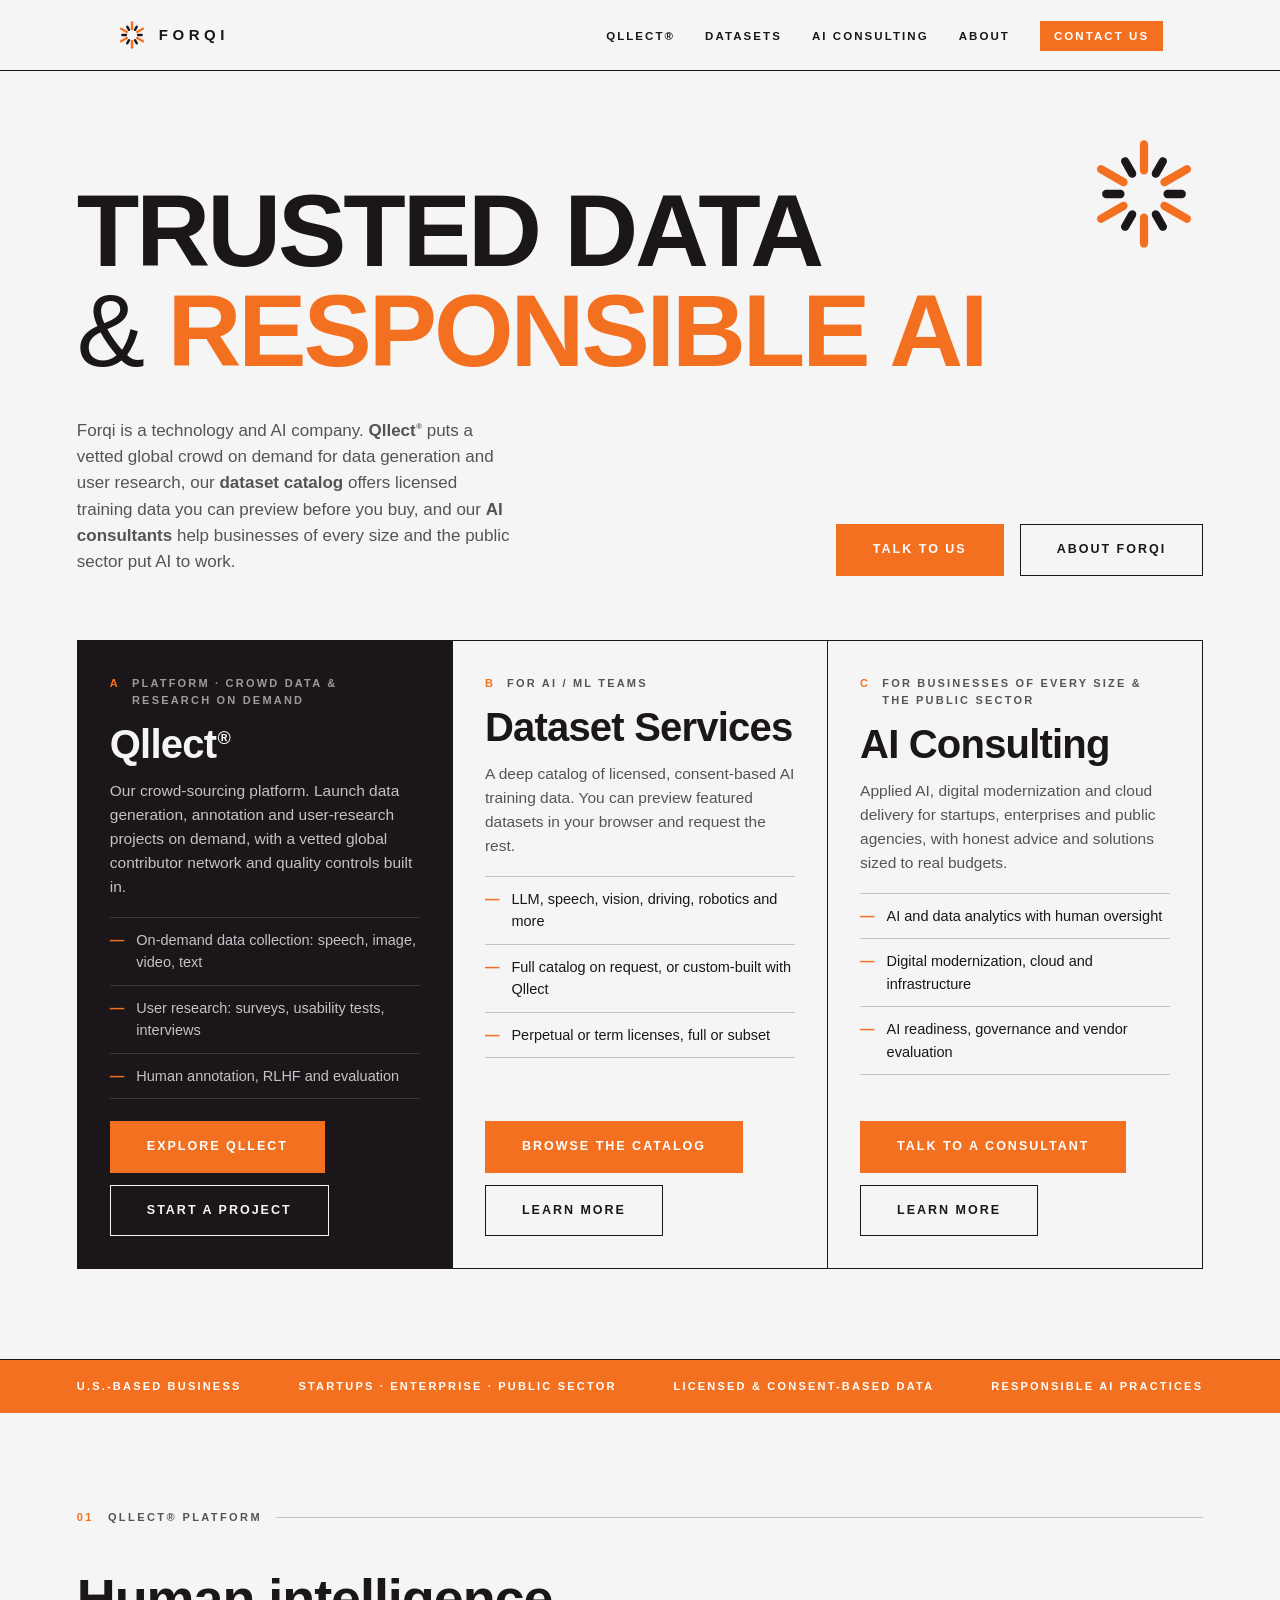
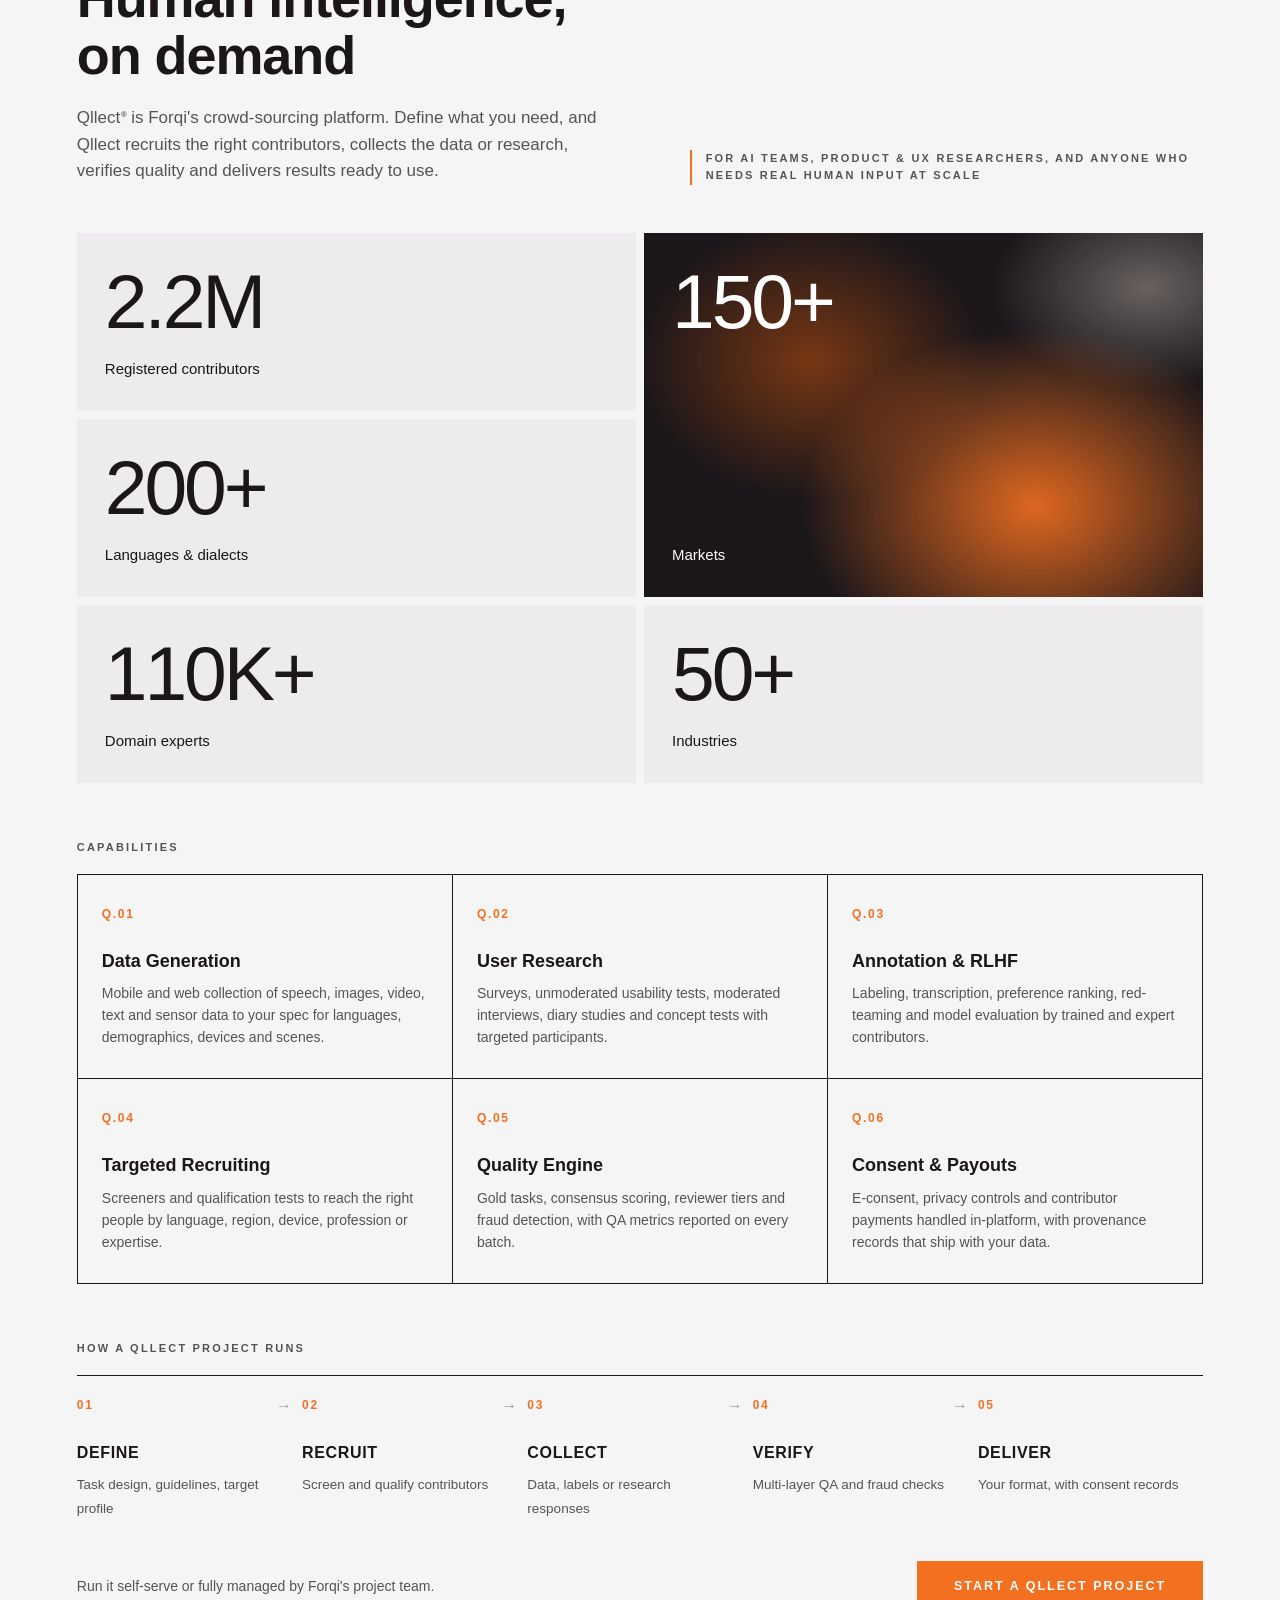
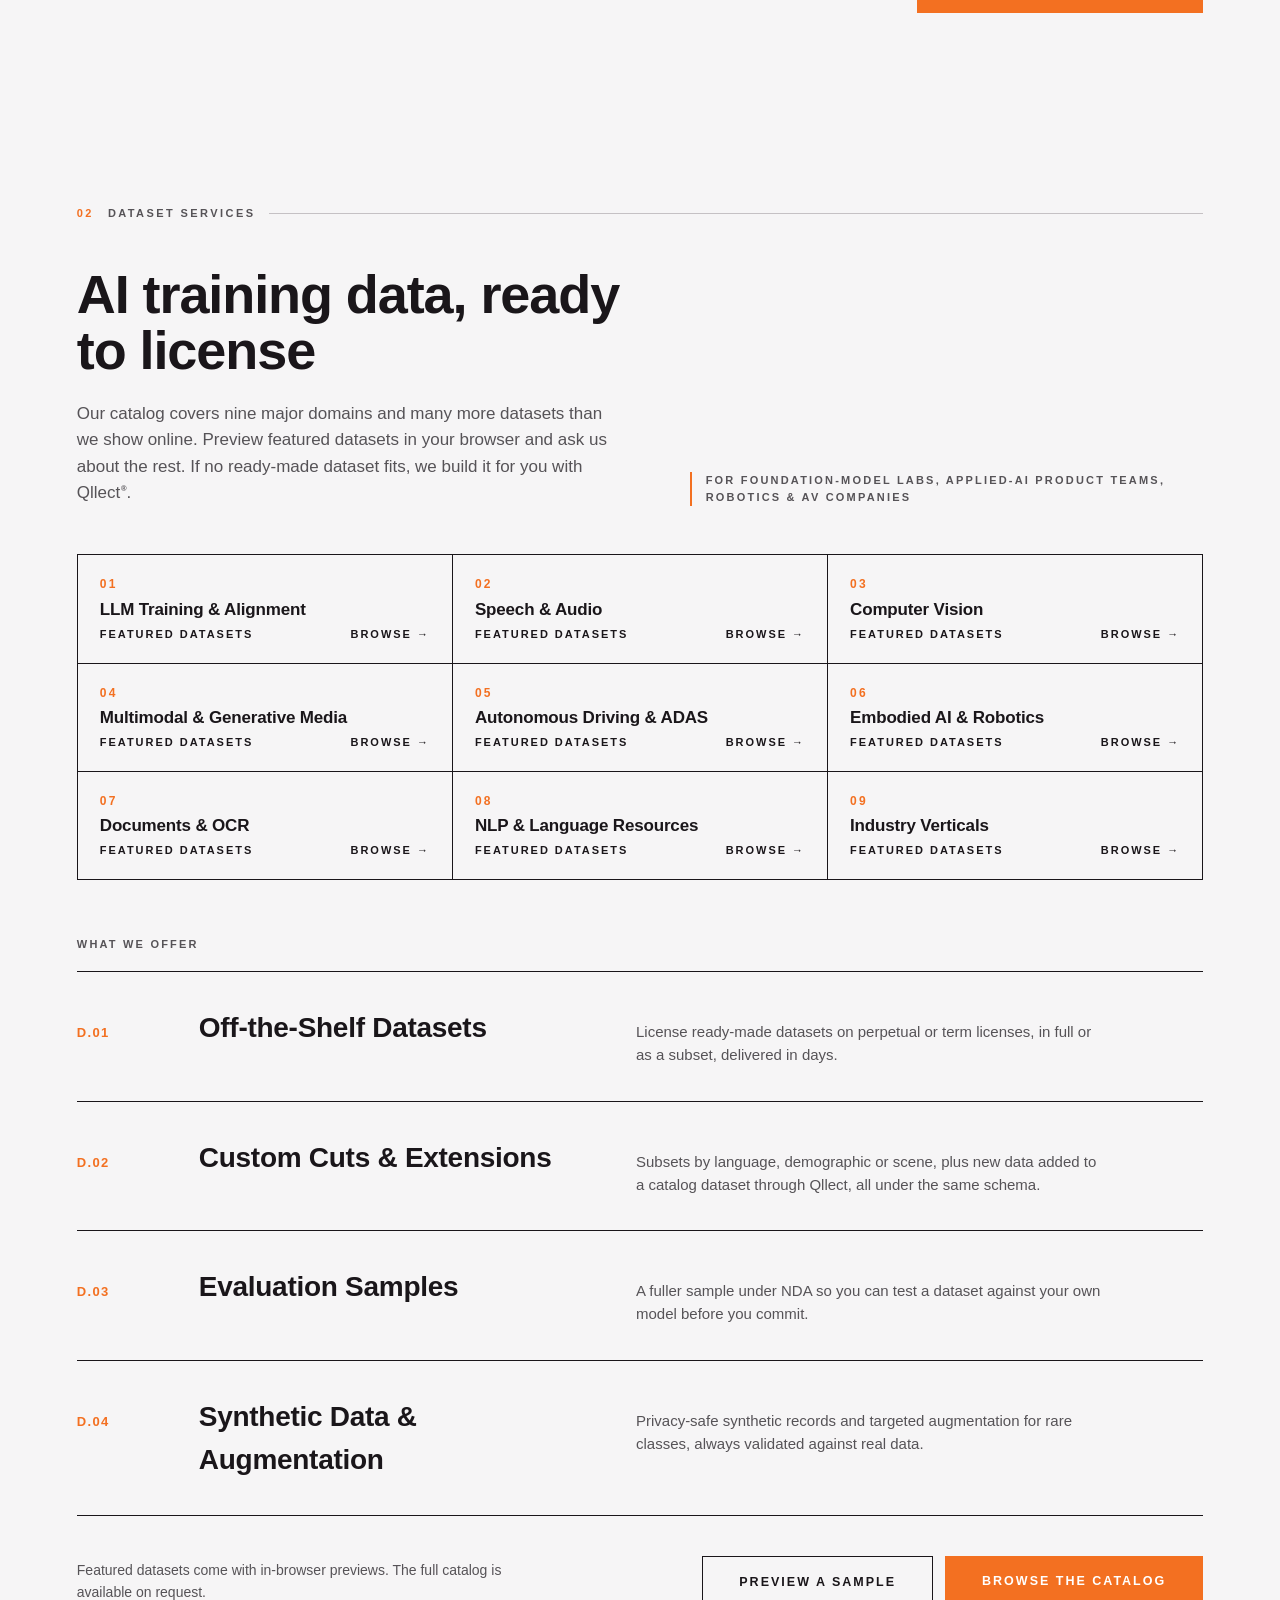
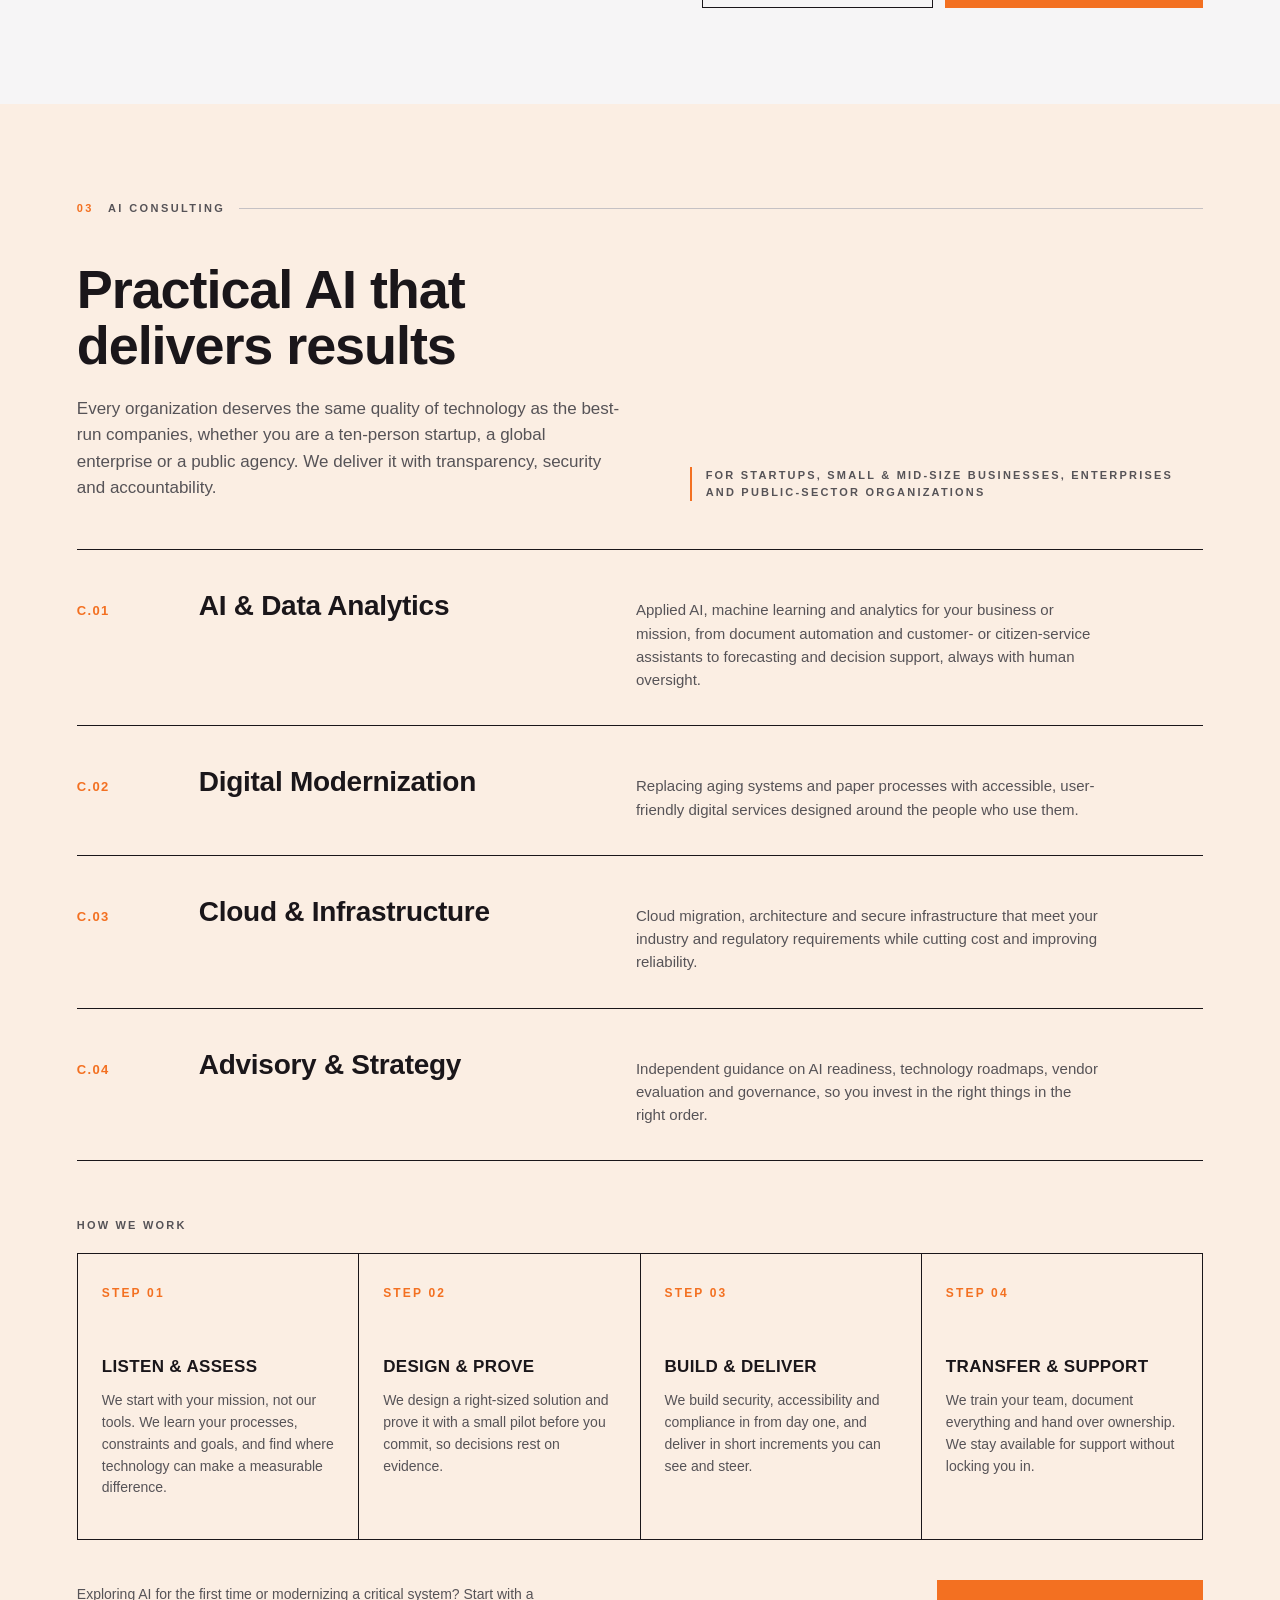
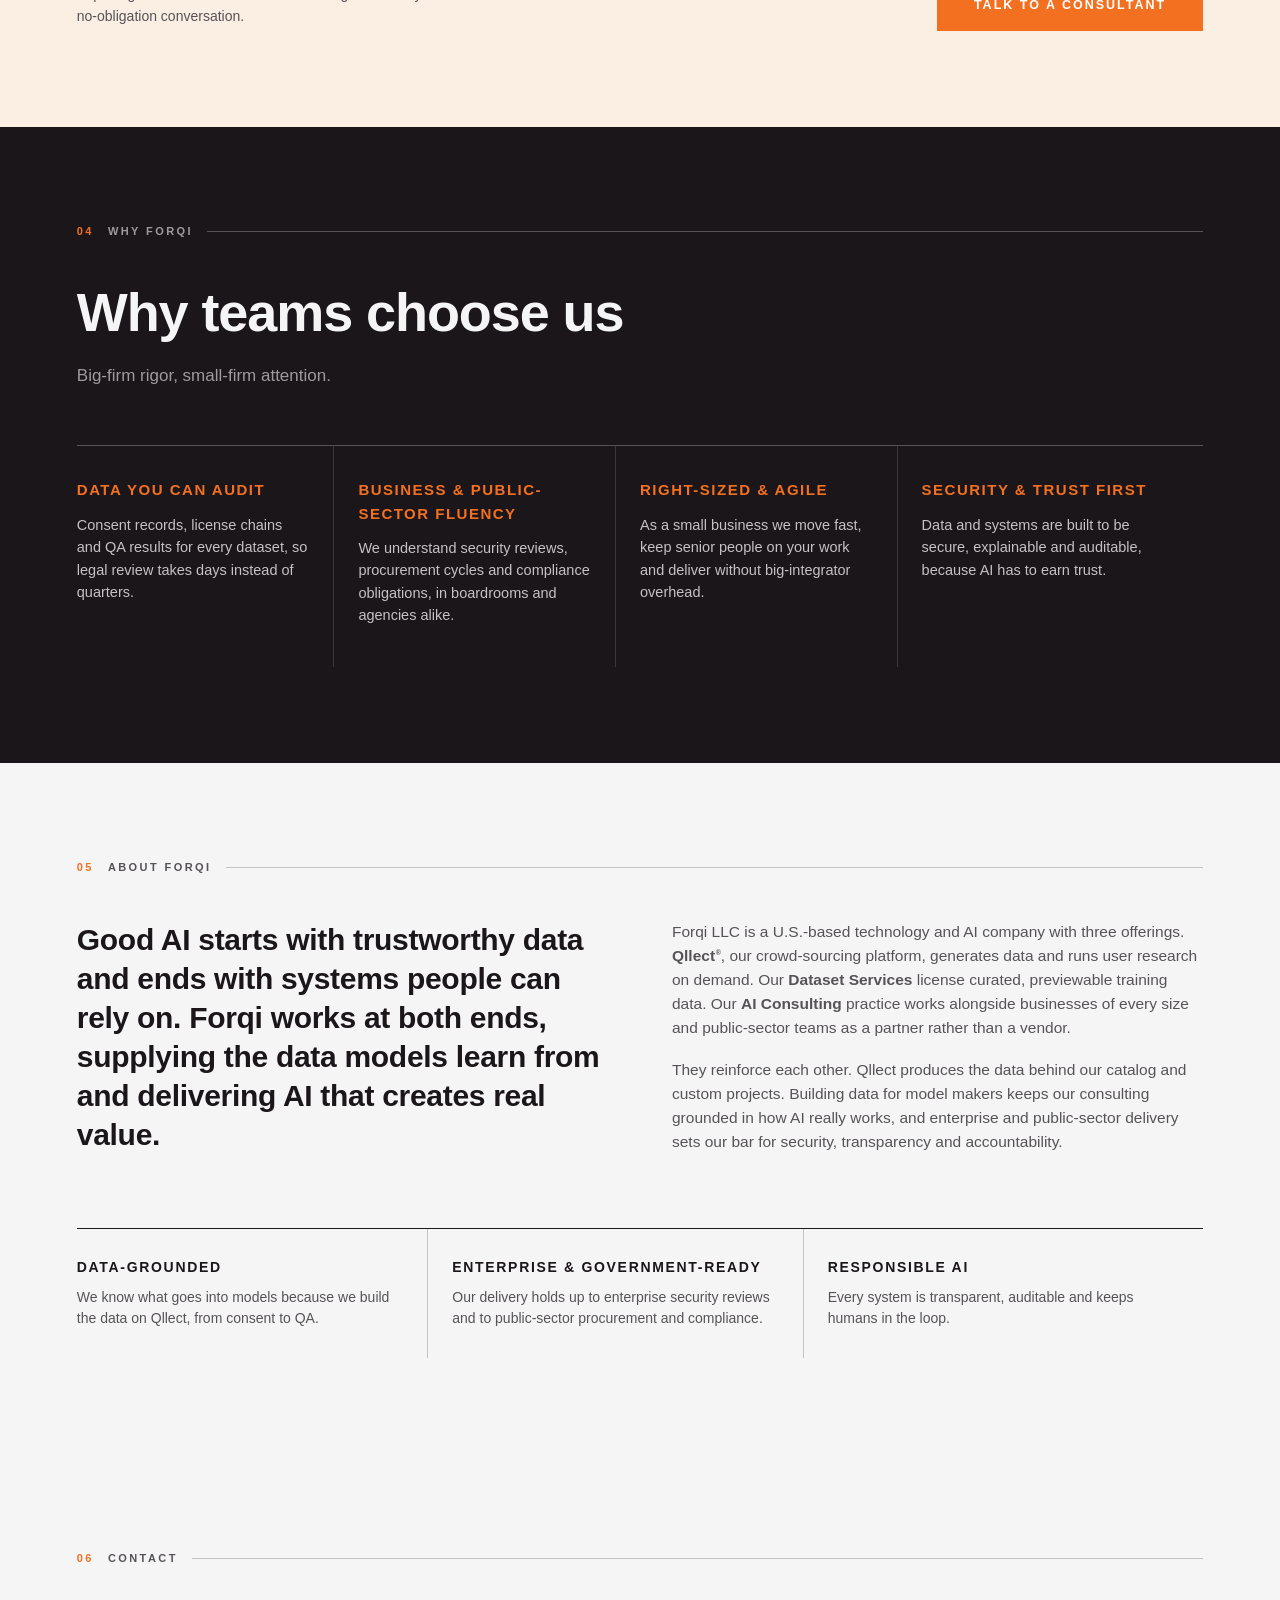
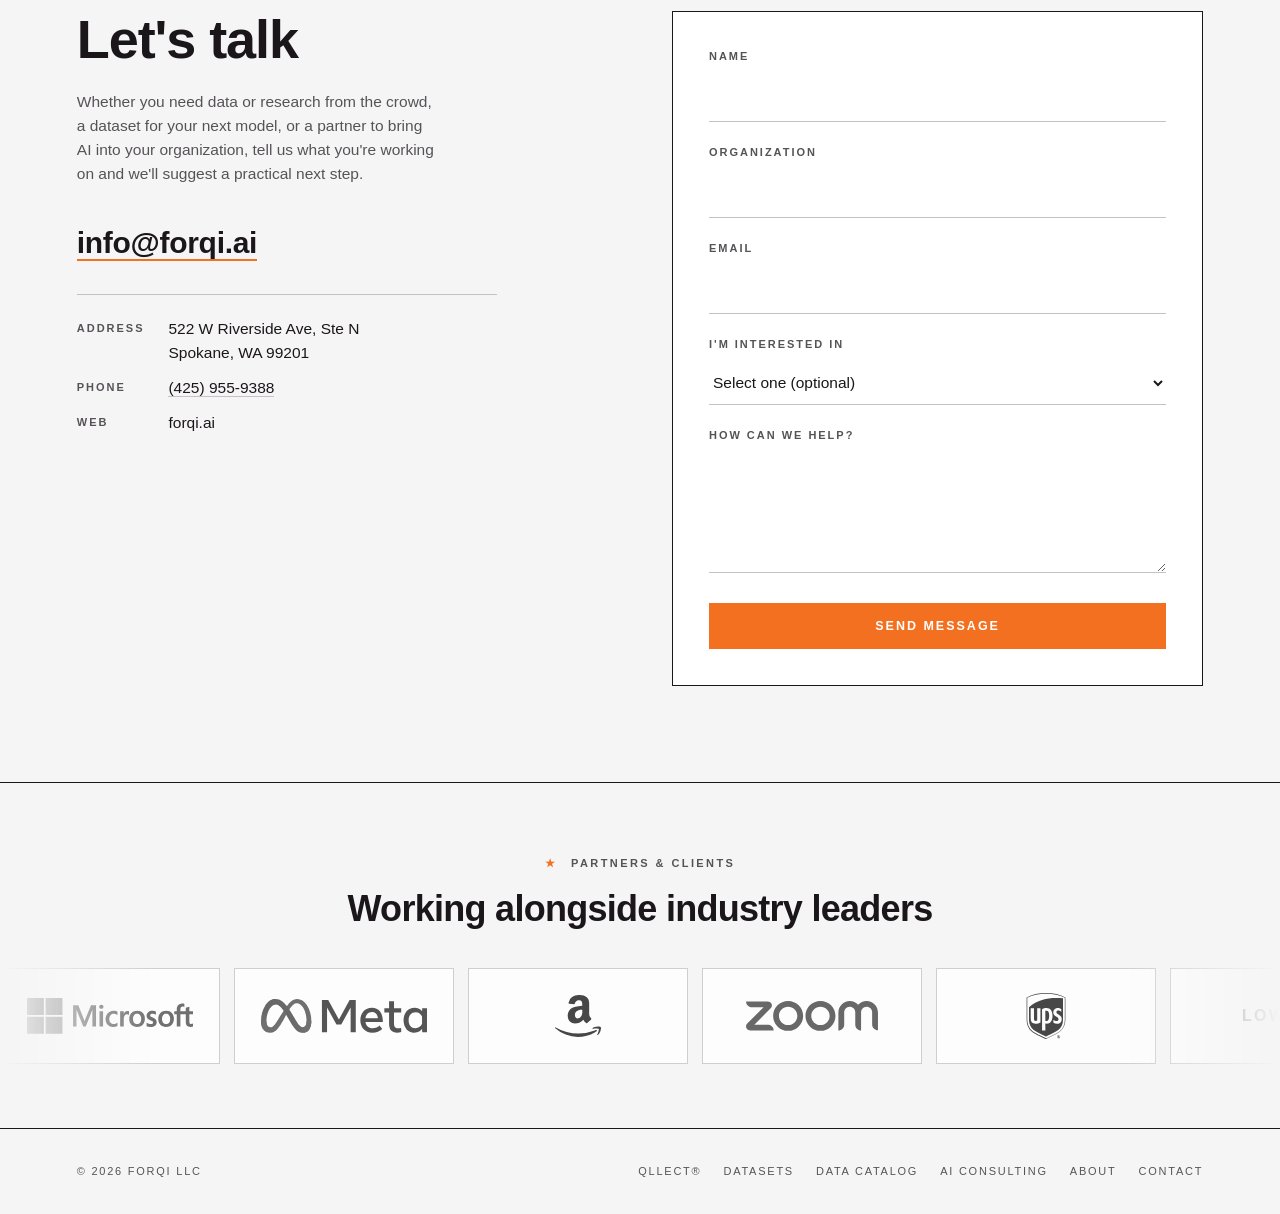
==== commit 5fd1690f: "Contact email: info@forqi.ai" ====
--- a/index.html
+++ b/index.html
@@ -36,7 +36,7 @@
   "@type": "Organization",
   "name": "Forqi LLC",
   "url": "https://forqi.ai",
-  "email": "partner@forqi.ai",
+  "email": "info@forqi.ai",
   "telephone": "+1-425-955-9388",
   "address": {
     "@type": "PostalAddress",
@@ -313,7 +313,7 @@
       <div class="contact-info">
         <h2>Let's talk</h2>
         <p>Whether you need data or research from the crowd, a dataset for your next model, or a partner to bring AI into your organization, tell us what you're working on and we'll suggest a practical next step.</p>
-        <div class="contact-big"><a href="mailto:partner@forqi.ai">partner@forqi.ai</a></div>
+        <div class="contact-big"><a href="mailto:info@forqi.ai">info@forqi.ai</a></div>
         <dl class="contact-details">
           <dt>Address</dt>
           <dd><address>522 W Riverside Ave, Ste N<br>Spokane, WA 99201</address></dd>
@@ -323,7 +323,7 @@
           <dd>forqi.ai</dd>
         </dl>
       </div>
-      <form class="card" action="mailto:partner@forqi.ai" method="post" enctype="text/plain">
+      <form class="card" action="mailto:info@forqi.ai" method="post" enctype="text/plain">
         <div class="field"><label for="f-name">Name</label><input id="f-name" name="name" type="text" autocomplete="name" required></div>
         <div class="field"><label for="f-org">Organization</label><input id="f-org" name="organization" type="text" autocomplete="organization"></div>
         <div class="field"><label for="f-email">Email</label><input id="f-email" name="email" type="email" autocomplete="email" required></div>
